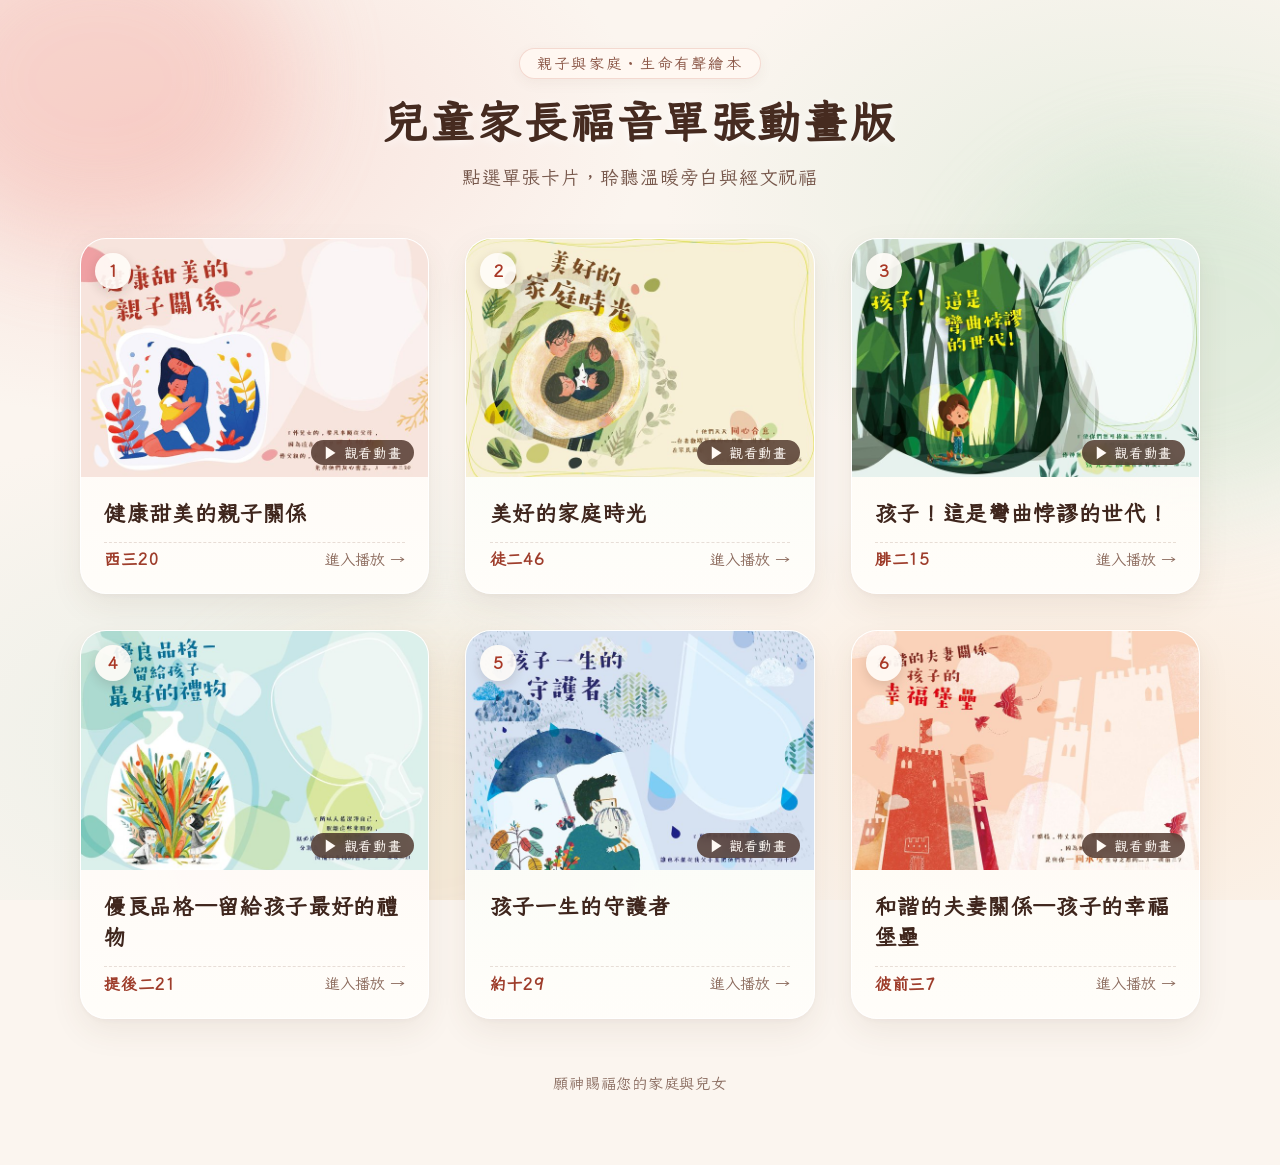
==== index.html @ dc451c78 "兒童家長福音單張動畫版" ====
<!DOCTYPE html>
<html lang="zh-Hant">
<head>
  <meta charset="UTF-8">
  <meta name="viewport" content="width=device-width, initial-scale=1.0">
  <title>兒童家長福音單張動畫版</title>
  <link rel="stylesheet" href="css/style.css">
</head>
<body class="home-body">
  <div class="watercolor-blobs" aria-hidden="true">
    <div class="blob blob-pink"></div>
    <div class="blob blob-green"></div>
    <div class="blob blob-cream"></div>
  </div>

  <main class="home-container">
    <header class="home-header">
      <span class="home-badge">親子與家庭・生命有聲繪本</span>
      <h1 class="home-title">兒童家長福音單張動畫版</h1>
      <p class="home-subtitle">點選單張卡片，聆聽溫暖旁白與經文祝福</p>
    </header>

    <section id="tract-grid" class="tract-grid" aria-label="福音單張列表"></section>

    <footer class="home-footer">
      <p>願神賜福您的家庭與兒女</p>
    </footer>
  </main>

  <script>
    (function () {
      var FALLBACK_TRACTS = [
        { id: 1, title: '健康甜美的親子關係', verse_ref: '西三20' },
        { id: 2, title: '美好的家庭時光', verse_ref: '徒二46' },
        { id: 3, title: '孩子！這是彎曲悖謬的世代！', verse_ref: '腓二15' },
        { id: 4, title: '優良品格—留給孩子最好的禮物', verse_ref: '提後二21' },
        { id: 5, title: '孩子一生的守護者', verse_ref: '約十29' },
        { id: 6, title: '和諧的夫妻關係—孩子的幸福堡壘', verse_ref: '彼前三7' }
      ];

      var SVG_PLACEHOLDER = 'data:image/svg+xml;utf8,' + encodeURIComponent(
        '<svg xmlns="http://www.w3.org/2000/svg" viewBox="0 0 640 440">' +
        '<defs><linearGradient id="g" x1="0" y1="0" x2="1" y2="1">' +
        '<stop offset="0%" stop-color="#f7ded6"/>' +
        '<stop offset="55%" stop-color="#faf1e6"/>' +
        '<stop offset="100%" stop-color="#dcebd9"/>' +
        '</linearGradient></defs>' +
        '<rect width="640" height="440" fill="url(#g)"/>' +
        '<circle cx="140" cy="110" r="90" fill="#f3c5b8" opacity="0.45"/>' +
        '<circle cx="510" cy="340" r="120" fill="#c7dec3" opacity="0.45"/>' +
        '</svg>'
      );

      var grid = document.getElementById('tract-grid');

      function createCard(item) {
        var n = item.id;
        var a = document.createElement('a');
        a.className = 'tract-card';
        a.href = 'play.html?t=' + n;
        a.id = 'tract-card-' + n;

        var thumbWrap = document.createElement('div');
        thumbWrap.className = 'card-thumb-wrap';

        var img = document.createElement('img');
        img.className = 'card-thumb';
        img.alt = item.title;
        img.loading = 'lazy';
        img.src = 'img/thumb_t' + n + '.jpg';
        img.onerror = function () {
          if (img.dataset.triedFront !== '1') {
            img.dataset.triedFront = '1';
            img.src = 'img/t' + n + '_front.jpg';
          } else {
            img.onerror = null;
            img.src = SVG_PLACEHOLDER;
          }
        };

        var numBadge = document.createElement('span');
        numBadge.className = 'card-number';
        numBadge.textContent = String(n);

        var playPill = document.createElement('span');
        playPill.className = 'card-play-pill';
        playPill.textContent = '▶ 觀看動畫';

        thumbWrap.appendChild(img);
        thumbWrap.appendChild(numBadge);
        thumbWrap.appendChild(playPill);

        var body = document.createElement('div');
        body.className = 'card-body';

        var titleEl = document.createElement('h2');
        titleEl.className = 'card-title';
        titleEl.id = 'tract-title-' + n;
        titleEl.textContent = item.title;

        var footer = document.createElement('div');
        footer.className = 'card-footer';

        var refEl = document.createElement('span');
        refEl.className = 'card-ref';
        refEl.id = 'tract-ref-' + n;
        refEl.textContent = item.verse_ref;

        var arrowEl = document.createElement('span');
        arrowEl.className = 'card-arrow';
        arrowEl.textContent = '進入播放 →';

        footer.appendChild(refEl);
        footer.appendChild(arrowEl);

        body.appendChild(titleEl);
        body.appendChild(footer);

        a.appendChild(thumbWrap);
        a.appendChild(body);
        return a;
      }

      FALLBACK_TRACTS.forEach(function (item) {
        grid.appendChild(createCard(item));
      });

      FALLBACK_TRACTS.forEach(function (fallback) {
        var n = fallback.id;
        fetch('data/t' + n + '.json')
          .then(function (res) {
            if (!res.ok) throw new Error('HTTP ' + res.status);
            return res.json();
          })
          .then(function (data) {
            if (!data || typeof data !== 'object') return;
            var titleEl = document.getElementById('tract-title-' + n);
            var refEl = document.getElementById('tract-ref-' + n);
            if (titleEl && typeof data.title === 'string' && data.title.trim()) {
              titleEl.textContent = data.title.trim();
            }
            var ref = data.verse_ref;
            if ((!ref || !String(ref).trim()) && Array.isArray(data.scenes)) {
              for (var i = 0; i < data.scenes.length; i++) {
                if (data.scenes[i] && data.scenes[i].ref) {
                  ref = data.scenes[i].ref;
                  break;
                }
              }
            }
            if (refEl && typeof ref === 'string' && ref.trim()) {
              refEl.textContent = ref.trim().replace(/^[—－\-]+/, '');
            }
          })
          .catch(function () {
            // Keep hardcoded fallback title and verse_ref
          });
      });
    })();
  </script>
</body>
</html>
---- css/style.css ----
@font-face {
  font-family: 'WenKai';
  src: url('../fonts/wenkai.woff2') format('woff2'),
       url('fonts/wenkai.woff2') format('woff2');
  font-weight: normal;
  font-style: normal;
  font-display: swap;
}

:root {
  --font-main: 'WenKai', 'LXGW WenKai TC', 'Kaiti TC', 'STKaiti', 'DFKai-SB', serif;
  --bg: #f6e7df;
  --ink: #462c22;
  --accent: #b83724;
  --panel: rgba(255, 251, 247, 0.88);
}

*, *::before, *::after {
  box-sizing: border-box;
  margin: 0;
  padding: 0;
}

html, body {
  width: 100%;
  min-height: 100%;
  font-family: var(--font-main);
  color: var(--ink);
  -webkit-font-smoothing: antialiased;
  -moz-osx-font-smoothing: grayscale;
}

/* =========================================================
   首頁 (index.html) — 柔和插畫水彩風格
   ========================================================= */
body.home-body {
  background-color: #fbf5ef;
  background-image:
    radial-gradient(ellipse 55% 45% at 12% 15%, rgba(247, 206, 200, 0.55) 0%, rgba(247, 206, 200, 0) 70%),
    radial-gradient(ellipse 50% 45% at 88% 22%, rgba(213, 232, 212, 0.55) 0%, rgba(213, 232, 212, 0) 72%),
    radial-gradient(ellipse 60% 50% at 20% 82%, rgba(220, 234, 224, 0.5) 0%, rgba(220, 234, 224, 0) 70%),
    radial-gradient(ellipse 55% 45% at 85% 85%, rgba(250, 224, 198, 0.52) 0%, rgba(250, 224, 198, 0) 70%);
  background-attachment: fixed;
  position: relative;
  overflow-x: hidden;
  padding: 3rem 1.25rem 4.5rem;
}

.watercolor-blobs {
  position: fixed;
  inset: 0;
  pointer-events: none;
  z-index: 0;
  overflow: hidden;
}

.blob {
  position: absolute;
  border-radius: 50%;
  filter: blur(48px);
  opacity: 0.45;
}

.blob-pink {
  width: 380px;
  height: 320px;
  top: -80px;
  left: -90px;
  background: #f4b8b0;
}

.blob-green {
  width: 420px;
  height: 350px;
  top: 18%;
  right: -120px;
  background: #cce3cc;
}

.blob-cream {
  width: 460px;
  height: 360px;
  bottom: -100px;
  left: 15%;
  background: #f7dfc2;
}

.home-container {
  position: relative;
  z-index: 1;
  max-width: 1120px;
  margin: 0 auto;
}

.home-header {
  text-align: center;
  margin-bottom: 2.75rem;
}

.home-badge {
  display: inline-block;
  font-size: 0.95rem;
  letter-spacing: 0.14em;
  color: #8c5848;
  background: rgba(255, 248, 242, 0.85);
  border: 1px solid rgba(184, 55, 36, 0.16);
  padding: 0.35rem 1.1rem;
  border-radius: 999px;
  margin-bottom: 0.9rem;
  box-shadow: 0 4px 14px rgba(110, 65, 45, 0.06);
}

.home-title {
  font-size: clamp(1.85rem, 4vw, 2.75rem);
  font-weight: 700;
  color: #462b20;
  letter-spacing: 0.06em;
  line-height: 1.35;
  margin-bottom: 0.65rem;
  text-shadow: 0 2px 10px rgba(255, 255, 255, 0.8);
}

.home-subtitle {
  font-size: clamp(1rem, 2vw, 1.18rem);
  color: #77584c;
  letter-spacing: 0.04em;
  line-height: 1.6;
}

.tract-grid {
  display: grid;
  grid-template-columns: 1fr;
  gap: 1.75rem;
}

@media (min-width: 640px) {
  .tract-grid {
    grid-template-columns: repeat(2, 1fr);
    gap: 2rem;
  }
}

@media (min-width: 980px) {
  .tract-grid {
    grid-template-columns: repeat(3, 1fr);
    gap: 2.25rem;
  }
}

.tract-card {
  display: flex;
  flex-direction: column;
  text-decoration: none;
  color: inherit;
  background: rgba(255, 252, 248, 0.9);
  border-radius: 26px;
  overflow: hidden;
  border: 1px solid rgba(255, 255, 255, 0.9);
  box-shadow:
    0 12px 32px rgba(92, 58, 42, 0.08),
    0 2px 6px rgba(92, 58, 42, 0.04);
  transition: transform 0.32s cubic-bezier(0.22, 1, 0.36, 1),
              box-shadow 0.32s cubic-bezier(0.22, 1, 0.36, 1);
  position: relative;
}

.tract-card:nth-child(3n+1) {
  background: linear-gradient(180deg, rgba(255, 247, 244, 0.94) 0%, rgba(255, 253, 250, 0.94) 100%);
}

.tract-card:nth-child(3n+2) {
  background: linear-gradient(180deg, rgba(246, 252, 246, 0.94) 0%, rgba(255, 253, 250, 0.94) 100%);
}

.tract-card:nth-child(3n+3) {
  background: linear-gradient(180deg, rgba(254, 250, 241, 0.94) 0%, rgba(255, 253, 250, 0.94) 100%);
}

.tract-card:hover,
.tract-card:focus-visible {
  transform: translateY(-7px);
  box-shadow:
    0 20px 42px rgba(92, 58, 42, 0.15),
    0 4px 12px rgba(92, 58, 42, 0.06);
  outline: none;
}

.card-thumb-wrap {
  position: relative;
  width: 100%;
  aspect-ratio: 16 / 11;
  background: linear-gradient(135deg, #f8e4dc 0%, #e7f0e4 55%, #faecd8 100%);
  overflow: hidden;
}

.card-thumb {
  width: 100%;
  height: 100%;
  object-fit: cover;
  display: block;
  transition: transform 0.5s ease;
}

.tract-card:hover .card-thumb {
  transform: scale(1.04);
}

.card-number {
  position: absolute;
  top: 14px;
  left: 14px;
  width: 36px;
  height: 36px;
  border-radius: 50%;
  background: rgba(255, 252, 248, 0.92);
  color: #a93826;
  font-weight: 700;
  font-size: 1.05rem;
  display: flex;
  align-items: center;
  justify-content: center;
  box-shadow: 0 4px 12px rgba(60, 30, 20, 0.14);
}

.card-play-pill {
  position: absolute;
  bottom: 12px;
  right: 14px;
  background: rgba(70, 43, 32, 0.78);
  color: #fffaf5;
  font-size: 0.85rem;
  padding: 0.28rem 0.75rem;
  border-radius: 999px;
  backdrop-filter: blur(4px);
  -webkit-backdrop-filter: blur(4px);
  letter-spacing: 0.05em;
  transition: background 0.25s ease;
}

.tract-card:hover .card-play-pill {
  background: #b83724;
}

.card-body {
  padding: 1.35rem 1.45rem 1.5rem;
  display: flex;
  flex-direction: column;
  flex: 1;
  justify-content: space-between;
  gap: 0.75rem;
}

.card-title {
  font-size: 1.35rem;
  font-weight: 700;
  color: #3f261d;
  line-height: 1.45;
  letter-spacing: 0.03em;
}

.card-footer {
  display: flex;
  align-items: center;
  justify-content: space-between;
  padding-top: 0.45rem;
  border-top: 1px dashed rgba(140, 95, 75, 0.2);
}

.card-ref {
  font-size: 1.02rem;
  color: #9e3d2b;
  font-weight: 700;
  letter-spacing: 0.05em;
}

.card-arrow {
  font-size: 0.95rem;
  color: #8c6b5d;
}

.home-footer {
  text-align: center;
  margin-top: 3.5rem;
  font-size: 0.95rem;
  color: #8c6f63;
  letter-spacing: 0.05em;
}

/* =========================================================
   播放頁 (play.html) — 9:16 邏輯舞台 1080x1920 + Letterbox
   ========================================================= */
body.play-body {
  width: 100vw;
  height: 100vh;
  height: 100dvh;
  overflow: hidden;
  display: flex;
  align-items: center;
  justify-content: center;
  background: radial-gradient(circle at 50% 35%, #fdf6f0 0%, var(--bg) 65%, #e5cfc4 100%);
  user-select: none;
  -webkit-user-select: none;
}

#stage-viewport {
  position: relative;
  overflow: hidden;
  box-shadow: 0 24px 80px rgba(45, 24, 14, 0.22);
  background: var(--bg);
}

body.render-mode #stage-viewport {
  box-shadow: none;
}

body.render-mode *,
body.render-mode *::before,
body.render-mode *::after {
  transition: none !important;
  animation: none !important;
}

#stage {
  position: absolute;
  top: 0;
  left: 0;
  width: 1080px;
  height: 1920px;
  transform-origin: 0 0;
  overflow: hidden;
  background: var(--bg);
  font-family: var(--font-main);
}

#scenes-layer {
  position: absolute;
  inset: 0;
  width: 1080px;
  height: 1920px;
  overflow: hidden;
}

.scene {
  position: absolute;
  inset: 0;
  width: 1080px;
  height: 1920px;
  overflow: hidden;
  pointer-events: none;
  will-change: opacity;
}

.scene-cam-layer {
  position: absolute;
  top: 0;
  left: 0;
  transform-origin: 0 0;
  will-change: transform;
}

.scene-bg-img {
  display: block;
  max-width: none;
  pointer-events: none;
}

.scene-sprites-layer {
  position: absolute;
  inset: 0;
  width: 1080px;
  height: 1920px;
  pointer-events: none;
}

.scene-sprite {
  position: absolute;
  top: 0;
  left: 0;
  background-repeat: no-repeat;
  transform-origin: center center;
  will-change: transform, opacity;
  mix-blend-mode: multiply;
  -webkit-mask-image: radial-gradient(ellipse 50% 50% at 50% 50%, rgba(0, 0, 0, 1) 0%, rgba(0, 0, 0, 1) 55%, rgba(0, 0, 0, 0) 100%);
  mask-image: radial-gradient(ellipse 50% 50% at 50% 50%, rgba(0, 0, 0, 1) 0%, rgba(0, 0, 0, 1) 55%, rgba(0, 0, 0, 0) 100%);
}

/* 紙片文字面板 */
.scene-panel {
  position: absolute;
  background: var(--panel);
  border-radius: 36px;
  padding: 46px 54px;
  height: auto;
  display: flex;
  flex-direction: column;
  justify-content: center;
  box-shadow:
    0 20px 54px rgba(58, 34, 22, 0.13),
    0 3px 12px rgba(58, 34, 22, 0.06),
    inset 0 0 0 1.5px rgba(255, 255, 255, 0.72);
  backdrop-filter: blur(12px);
  -webkit-backdrop-filter: blur(12px);
  overflow: hidden;
}

#stage.is-scaled .scene-panel {
  backdrop-filter: none;
  -webkit-backdrop-filter: none;
}

.scene-panel.pos-top {
  top: 56px;
  left: 56px;
  right: 56px;
}

.scene-panel.pos-top-left {
  top: 56px;
  left: 56px;
  width: 948px;
}

.scene-panel.pos-top-right {
  top: 56px;
  right: 56px;
  width: 948px;
}

.scene-panel.pos-center {
  top: 50%;
  left: 56px;
  right: 56px;
  transform: translateY(-50%);
}

.scene-panel.pos-bottom {
  bottom: 56px;
  left: 56px;
  right: 56px;
}

.scene-panel.pos-bottom-left {
  bottom: 56px;
  left: 56px;
  width: 948px;
}

.scene-panel.pos-bottom-right {
  bottom: 56px;
  right: 56px;
  width: 948px;
}

.panel-inner {
  position: relative;
  width: 100%;
  color: var(--ink);
  font-size: 56px;
  line-height: 1.75;
  letter-spacing: 0.04em;
  text-align: left;
}

.text-line {
  display: block;
  white-space: nowrap;
}

.scene-verse .panel-inner {
  text-align: left;
}

.char {
  display: inline-block;
  opacity: 0;
  will-change: opacity, transform, filter;
}

.char-space {
  display: inline;
}

.char-bold {
  color: var(--accent);
  font-weight: 700;
}

.char-highlight {
  color: var(--accent);
  font-weight: 700;
  font-size: 1.2em;
  line-height: 1.2;
}

.verse-ref-wrap {
  display: block;
  text-align: right;
  margin-top: 28px;
  font-size: 0.92em;
  font-weight: 700;
  color: var(--accent);
  letter-spacing: 0.06em;
}

/* 筆尖墨點光點 */
.pen-tip {
  position: absolute;
  width: 22px;
  height: 22px;
  border-radius: 50%;
  pointer-events: none;
  opacity: 0;
  background: radial-gradient(circle, var(--accent) 0%, rgba(184, 55, 36, 0.45) 45%, rgba(184, 55, 36, 0) 75%);
  box-shadow: 0 0 18px rgba(184, 55, 36, 0.45);
  transform: translate(-50%, -50%);
}

/* 開頭與結尾全白淡入淡出層 */
#white-overlay {
  position: absolute;
  inset: 0;
  width: 1080px;
  height: 1920px;
  background: #ffffff;
  pointer-events: none;
  z-index: 20;
  opacity: 1;
}

/* 互動控制層（?render=1 時完全隱藏） */
#ui-layer {
  position: absolute;
  inset: 0;
  width: 1080px;
  height: 1920px;
  z-index: 30;
  pointer-events: none;
}

body.render-mode #ui-layer {
  display: none !important;
}

.ui-overlay {
  position: absolute;
  inset: 0;
  display: flex;
  flex-direction: column;
  align-items: center;
  justify-content: center;
  background: rgba(45, 28, 20, 0.08);
  pointer-events: auto;
}

.ui-overlay.hidden {
  display: none !important;
}

.play-circle-btn {
  width: 240px;
  height: 240px;
  border-radius: 50%;
  border: 6px solid rgba(255, 255, 255, 0.92);
  background: rgba(184, 55, 36, 0.92);
  color: #ffffff;
  font-family: var(--font-main);
  font-size: 46px;
  font-weight: 700;
  display: flex;
  flex-direction: column;
  align-items: center;
  justify-content: center;
  gap: 10px;
  cursor: pointer;
  box-shadow:
    0 20px 55px rgba(45, 20, 12, 0.35),
    0 0 0 18px rgba(255, 255, 255, 0.22);
  transition: transform 0.2s ease, background 0.2s ease;
}

.play-circle-btn:hover {
  transform: scale(1.05);
  background: #c83d28;
}

.play-circle-btn:active {
  transform: scale(0.97);
}

.play-icon {
  font-size: 72px;
  line-height: 1;
  margin-left: 8px;
}

.play-label {
  font-size: 38px;
  letter-spacing: 0.08em;
}

.end-card {
  background: rgba(255, 252, 248, 0.95);
  padding: 72px 84px;
  border-radius: 44px;
  text-align: center;
  box-shadow: 0 24px 68px rgba(50, 28, 18, 0.22);
  border: 2px solid rgba(255, 255, 255, 0.9);
  display: flex;
  flex-direction: column;
  align-items: center;
  gap: 36px;
  max-width: 860px;
}

.end-title {
  font-size: 56px;
  color: var(--ink);
  font-weight: 700;
  line-height: 1.4;
}

.end-actions {
  display: flex;
  gap: 32px;
  flex-wrap: wrap;
  justify-content: center;
}

.action-btn {
  display: inline-flex;
  align-items: center;
  justify-content: center;
  padding: 26px 54px;
  border-radius: 999px;
  font-family: var(--font-main);
  font-size: 42px;
  font-weight: 700;
  text-decoration: none;
  cursor: pointer;
  border: none;
  letter-spacing: 0.06em;
  transition: transform 0.2s ease, box-shadow 0.2s ease;
}

.action-btn.primary {
  background: var(--accent);
  color: #ffffff;
  box-shadow: 0 12px 32px rgba(184, 55, 36, 0.3);
}

.action-btn.secondary {
  background: #f3e5dc;
  color: var(--ink);
  border: 2px solid rgba(90, 55, 40, 0.18);
}

.action-btn:hover {
  transform: translateY(-3px);
}

.top-home-link {
  position: absolute;
  top: 36px;
  left: 36px;
  z-index: 35;
  background: rgba(255, 252, 248, 0.88);
  color: var(--ink);
  text-decoration: none;
  font-size: 32px;
  font-weight: 700;
  padding: 14px 30px;
  border-radius: 999px;
  box-shadow: 0 6px 20px rgba(45, 25, 15, 0.12);
  pointer-events: auto;
  transition: opacity 0.25s ease, transform 0.2s ease;
}

.top-home-link:hover {
  transform: scale(1.04);
}
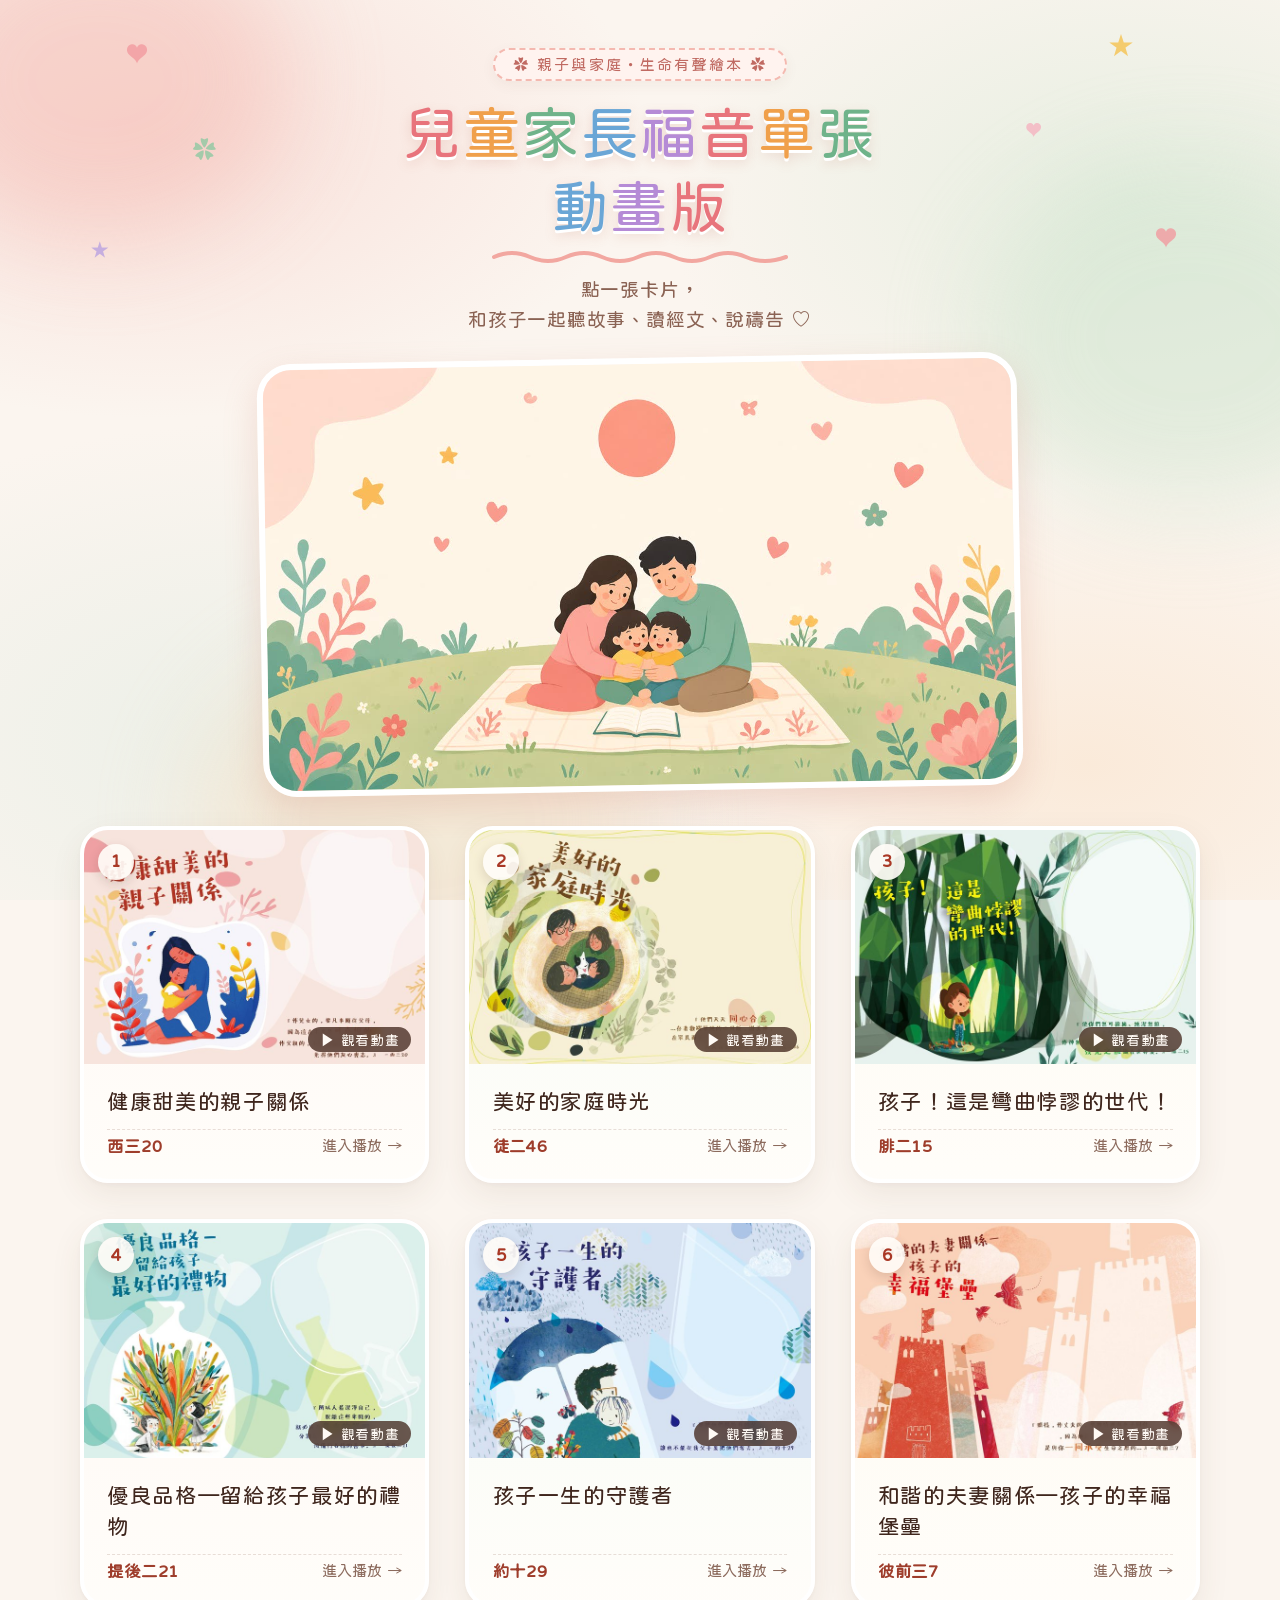
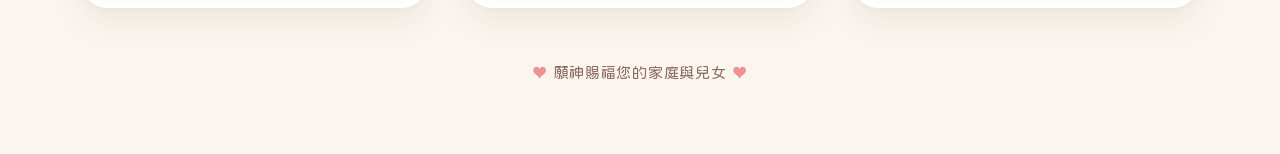
==== commit 3a6cef6d: "Round 2: seekable controls, handwritten prayer font, varied layouts and seamless transitions, verse+" ====
--- a/index.html
+++ b/index.html
@@ -15,15 +15,22 @@
 
   <main class="home-container">
     <header class="home-header">
-      <span class="home-badge">親子與家庭・生命有聲繪本</span>
-      <h1 class="home-title">兒童家長福音單張動畫版</h1>
-      <p class="home-subtitle">點選單張卡片，聆聽溫暖旁白與經文祝福</p>
+      <div class="hero-deco" aria-hidden="true">
+        <span class="fl f1">♥</span><span class="fl f2">★</span><span class="fl f3">♥</span><span class="fl f4">✿</span><span class="fl f5">★</span><span class="fl f6">♥</span>
+      </div>
+      <span class="home-badge">✿ 親子與家庭・生命有聲繪本 ✿</span>
+      <h1 class="home-title" aria-label="兒童家長福音單張動畫版"><span class="tl"><span class="tc tc0" style="--i:0">兒</span><span class="tc tc1" style="--i:1">童</span><span class="tc tc2" style="--i:2">家</span><span class="tc tc3" style="--i:3">長</span><span class="tc tc4" style="--i:4">福</span><span class="tc tc0" style="--i:5">音</span><span class="tc tc1" style="--i:6">單</span><span class="tc tc2" style="--i:7">張</span></span><span class="tl"><span class="tc tc3" style="--i:8">動</span><span class="tc tc4" style="--i:9">畫</span><span class="tc tc0" style="--i:10">版</span></span></h1>
+      <svg class="title-wave" viewBox="0 0 300 16" aria-hidden="true"><path d="M4 9 Q 22 1 40 9 T 76 9 T 112 9 T 148 9 T 184 9 T 220 9 T 256 9 T 296 9" fill="none" stroke="#f2a7a0" stroke-width="4" stroke-linecap="round"/></svg>
+      <p class="home-subtitle">點一張卡片，<br>和孩子一起聽故事、讀經文、說禱告 ♡</p>
+      <figure class="hero-art">
+        <img src="img/home_hero.jpg" alt="一家人坐在草地上，一起讀聖經的溫馨插圖" width="1280" height="720">
+      </figure>
     </header>
 
     <section id="tract-grid" class="tract-grid" aria-label="福音單張列表"></section>
 
     <footer class="home-footer">
-      <p>願神賜福您的家庭與兒女</p>
+      <p><span class="foot-heart">♥</span> 願神賜福您的家庭與兒女 <span class="foot-heart">♥</span></p>
     </footer>
   </main>
 
--- a/css/style.css
+++ b/css/style.css
@@ -290,16 +290,35 @@
    播放頁 (play.html) — 9:16 邏輯舞台 1080x1920 + Letterbox
    ========================================================= */
 body.play-body {
-  width: 100vw;
+  width: 100%;
+  min-height: 100vh;
+  overflow-x: hidden;
+  overflow-y: auto;
+  background: radial-gradient(circle at 50% 35%, #fdf6f0 0%, var(--bg) 65%, #e5cfc4 100%);
+}
+
+.player-wrap {
   height: 100vh;
   height: 100dvh;
-  overflow: hidden;
-  display: flex;
+  display: flex;
+  flex-direction: column;
   align-items: center;
   justify-content: center;
-  background: radial-gradient(circle at 50% 35%, #fdf6f0 0%, var(--bg) 65%, #e5cfc4 100%);
   user-select: none;
   -webkit-user-select: none;
+}
+
+body.render-mode {
+  overflow: hidden;
+}
+
+body.render-mode .player-wrap {
+  height: auto;
+}
+
+body.render-mode .controls,
+body.render-mode .card-section {
+  display: none !important;
 }
 
 #stage-viewport {
@@ -678,3 +697,340 @@
 .top-home-link:hover {
   transform: scale(1.04);
 }
+
+/* ===== Round 2: image windows / custom text boxes ===== */
+.scene-view {
+  position: absolute;
+  left: 0;
+  top: 0;
+  width: 1080px;
+  height: 1920px;
+  overflow: hidden;
+  transform-origin: 50% 50%;
+  will-change: transform;
+}
+
+.scene-view.frame-card {
+  box-shadow: 0 26px 60px rgba(58, 34, 22, 0.22), 0 0 0 10px rgba(255, 255, 255, 0.92);
+}
+
+.scene-view.frame-polaroid {
+  box-shadow: 0 30px 70px rgba(58, 34, 22, 0.26), 0 0 0 18px #fffdf8;
+}
+
+.scene-backdrop {
+  position: absolute;
+  inset: -60px;
+  background-size: cover;
+  background-position: center;
+  filter: blur(28px) saturate(1.15);
+  opacity: 0.42;
+  transform: scale(1.08);
+}
+
+.scene-backdrop::after {
+  content: '';
+  position: absolute;
+  inset: 0;
+  background: radial-gradient(circle at 50% 40%, rgba(255, 250, 244, 0.25) 0%, rgba(255, 250, 244, 0.55) 100%);
+}
+
+.scene-panel.pos-custom {
+  right: auto;
+}
+
+.scene-panel.panel-soft {
+  background: rgba(255, 252, 248, 0.94);
+}
+
+/* 主觀禱告：手寫信紙 */
+@font-face {
+  font-family: 'PrayerHand';
+  src: url('../fonts/prayer.woff2') format('woff2');
+  font-display: swap;
+}
+
+.scene-prayer .scene-panel {
+  background: linear-gradient(170deg, #fffdf6 0%, #fff6e8 100%);
+  border-radius: 18px 44px 22px 40px;
+  box-shadow: 0 24px 60px rgba(58, 34, 22, 0.2), 0 2px 0 rgba(255, 255, 255, 0.9) inset;
+}
+
+.scene-prayer .panel-inner {
+  font-family: 'PrayerHand', var(--font-main);
+  -webkit-text-stroke: 1.5px currentColor;
+  letter-spacing: 0.06em;
+  color: #4a2e22;
+}
+
+.scene-prayer .scene-panel::before {
+  content: '♡ 我的禱告';
+  position: absolute;
+  top: 14px;
+  right: 34px;
+  font-family: var(--font-main);
+  font-size: 30px;
+  color: var(--accent);
+  opacity: 0.75;
+  letter-spacing: 0.1em;
+}
+
+/* ===== Controls bar ===== */
+.controls {
+  height: 56px;
+  min-width: 300px;
+  display: flex;
+  align-items: center;
+  gap: 10px;
+  padding: 0 12px;
+  background: rgba(255, 251, 247, 0.96);
+  border-radius: 0 0 16px 16px;
+  box-shadow: 0 14px 30px rgba(45, 24, 14, 0.14);
+  font-family: var(--font-main);
+  color: var(--ink);
+  touch-action: none;
+}
+
+.ctrl-play {
+  flex: 0 0 auto;
+  width: 40px;
+  height: 40px;
+  border-radius: 50%;
+  border: none;
+  background: var(--accent);
+  color: #fff;
+  display: flex;
+  align-items: center;
+  justify-content: center;
+  cursor: pointer;
+  box-shadow: 0 4px 10px rgba(184, 55, 36, 0.3);
+}
+
+.ctrl-play svg {
+  width: 22px;
+  height: 22px;
+  fill: currentColor;
+}
+
+.ctrl-play .ic-pause,
+.ctrl-play.is-playing .ic-play {
+  display: none;
+}
+
+.ctrl-play.is-playing .ic-pause {
+  display: block;
+}
+
+.ctrl-time {
+  flex: 0 0 auto;
+  font-size: 13px;
+  font-variant-numeric: tabular-nums;
+  min-width: 34px;
+  text-align: center;
+  font-family: system-ui, -apple-system, 'Segoe UI', sans-serif;
+  opacity: 0.8;
+}
+
+.ctrl-track {
+  position: relative;
+  flex: 1 1 auto;
+  height: 44px;
+  cursor: pointer;
+  touch-action: none;
+  outline: none;
+}
+
+.ctrl-rail,
+.ctrl-fill {
+  position: absolute;
+  left: 0;
+  top: 50%;
+  height: 8px;
+  margin-top: -4px;
+  border-radius: 999px;
+}
+
+.ctrl-rail {
+  right: 0;
+  background: rgba(70, 44, 34, 0.14);
+}
+
+.ctrl-fill {
+  width: 0;
+  background: linear-gradient(90deg, #f0a080, var(--accent));
+}
+
+.ctrl-ticks {
+  position: absolute;
+  inset: 0;
+  pointer-events: none;
+}
+
+.ctrl-tick {
+  position: absolute;
+  top: 50%;
+  width: 3px;
+  height: 8px;
+  margin: -4px 0 0 -1.5px;
+  background: rgba(255, 255, 255, 0.85);
+  z-index: 2;
+}
+
+.ctrl-tick.tick-key {
+  width: 8px;
+  height: 8px;
+  margin: -4px 0 0 -4px;
+  border-radius: 50%;
+  background: #fff;
+  box-shadow: 0 0 0 2px rgba(184, 55, 36, 0.5);
+}
+
+.ctrl-thumb {
+  position: absolute;
+  top: 50%;
+  left: 0;
+  width: 22px;
+  height: 22px;
+  margin: -11px 0 0 -11px;
+  border-radius: 50%;
+  background: #fff;
+  border: 3px solid var(--accent);
+  box-shadow: 0 2px 8px rgba(0, 0, 0, 0.2);
+  z-index: 3;
+  transition: transform 0.15s ease;
+}
+
+.controls.is-dragging .ctrl-thumb,
+.ctrl-track:focus-visible .ctrl-thumb {
+  transform: scale(1.3);
+}
+
+/* ===== 圖文卡 section ===== */
+.card-section {
+  max-width: 560px;
+  margin: 0 auto;
+  padding: 2.4rem 1.1rem 3.5rem;
+  text-align: center;
+  font-family: var(--font-main);
+  color: var(--ink);
+}
+
+.card-heading {
+  font-size: 1.5rem;
+  letter-spacing: 0.08em;
+  margin-bottom: 0.4rem;
+}
+
+.card-hint {
+  font-size: 1rem;
+  opacity: 0.75;
+  margin-bottom: 1.2rem;
+}
+
+.card-figure {
+  margin: 0;
+}
+
+.card-img {
+  width: 100%;
+  height: auto;
+  border-radius: 22px;
+  box-shadow: 0 18px 44px rgba(58, 34, 22, 0.18);
+  background: #fffaf3;
+}
+
+.card-actions {
+  margin-top: 1.4rem;
+  display: flex;
+  gap: 0.7rem;
+  justify-content: center;
+  flex-wrap: wrap;
+}
+
+.pill-btn {
+  display: inline-flex;
+  align-items: center;
+  padding: 0.7rem 1.4rem;
+  border-radius: 999px;
+  font-size: 1.05rem;
+  font-weight: 700;
+  text-decoration: none;
+  letter-spacing: 0.05em;
+}
+
+.pill-btn.primary {
+  background: var(--accent);
+  color: #fff;
+  box-shadow: 0 8px 20px rgba(184, 55, 36, 0.28);
+}
+
+.pill-btn.secondary {
+  background: #fff7f1;
+  color: var(--ink);
+  border: 1.5px solid rgba(90, 55, 40, 0.18);
+}
+
+/* ===== Round 2: 可愛首頁 ===== */
+@font-face {
+  font-family: 'Huninn';
+  src: url('../fonts/huninn.woff2') format('woff2');
+  font-display: swap;
+}
+.home-body { --font-cute: 'Huninn', 'WenKai', sans-serif; }
+.home-body .home-badge, .home-body .home-subtitle, .home-body .card-title,
+.home-body .card-play-pill, .home-body .card-arrow, .home-body .card-ref,
+.home-body .home-footer, .home-body .card-number { font-family: var(--font-cute); }
+.home-header { position: relative; margin-bottom: 2.2rem; }
+.home-title {
+  font-family: var(--font-cute);
+  font-weight: 400;
+  font-size: clamp(2rem, 8.4vw, 3.4rem);
+  letter-spacing: 0.02em;
+  line-height: 1.3;
+  margin-bottom: 0.1rem;
+  text-shadow: none;
+  display: flex; flex-wrap: wrap; justify-content: center;
+}
+.home-title .tc {
+  display: inline-block;
+  -webkit-text-stroke: 1px rgba(255,255,255,0.6);
+  text-shadow: 0 3px 0 #fff, 0 6px 14px rgba(190, 110, 90, 0.22);
+  animation: bob 3.2s ease-in-out infinite;
+  animation-delay: calc(var(--i) * 0.16s);
+}
+.home-title .tc0 { color: #e8747c; }
+.home-title .tc1 { color: #f0a04b; }
+.home-title .tc2 { color: #6fb38a; }
+.home-title .tc3 { color: #6aa6d6; }
+.home-title .tc4 { color: #b58bd6; }
+@keyframes bob { 0%,100% { transform: translateY(0) rotate(-2deg); } 50% { transform: translateY(-5px) rotate(2deg); } }
+.title-wave { display: block; width: min(300px, 70vw); height: 16px; margin: 0.15rem auto 0.7rem; }
+.home-badge { border-radius: 999px; background: #fff3ef; color: #c06a62; border: 2px dashed #f4b9b0; }
+.home-subtitle { color: #8a6253; }
+.hero-art {
+  margin: 1.4rem auto 0;
+  max-width: 760px;
+  border-radius: 34px;
+  overflow: hidden;
+  border: 6px solid #fff;
+  box-shadow: 0 14px 34px rgba(200, 120, 100, 0.22);
+  transform: rotate(-1deg);
+}
+.hero-art img { display: block; width: 100%; height: auto; }
+.hero-deco { position: absolute; inset: -1rem 0 auto 0; height: 100%; pointer-events: none; }
+.hero-deco .fl { position: absolute; font-size: 1.5rem; opacity: 0.8; animation: floaty 4s ease-in-out infinite; }
+.hero-deco .f1 { left: 4%; top: 0.5rem; color: #f29a9f; }
+.hero-deco .f2 { right: 6%; top: 0; color: #f6c24f; animation-delay: .6s; }
+.hero-deco .f3 { right: 14%; top: 5.5rem; color: #f5b3c0; font-size: 1.1rem; animation-delay: 1.2s; }
+.hero-deco .f4 { left: 10%; top: 6.5rem; color: #8fc9a2; animation-delay: 1.8s; }
+.hero-deco .f5 { left: 1%; top: 13rem; color: #b9a2e0; font-size: 1.1rem; animation-delay: 2.4s; }
+.hero-deco .f6 { right: 2%; top: 12rem; color: #f29a9f; animation-delay: 3s; }
+@keyframes floaty { 0%,100% { transform: translateY(0) scale(1); } 50% { transform: translateY(-8px) scale(1.12); } }
+.home-body .tract-card { border-radius: 28px; border: 4px solid #fff; }
+.home-body .card-number { border-radius: 50%; }
+.home-body .card-title { font-weight: 400; }
+.foot-heart { color: #ef8f96; }
+@media (prefers-reduced-motion: reduce) { .home-title .tc, .hero-deco .fl { animation: none; } }
+.home-title { flex-direction: column; align-items: center; font-size: clamp(2rem, 9.6vw, 3.6rem); }
+.home-title .tl { display: flex; justify-content: center; }
+.home-title .tc { -webkit-text-stroke: 0; text-shadow: 0 3px 0 #fff, 0 5px 12px rgba(190,110,90,0.25); }
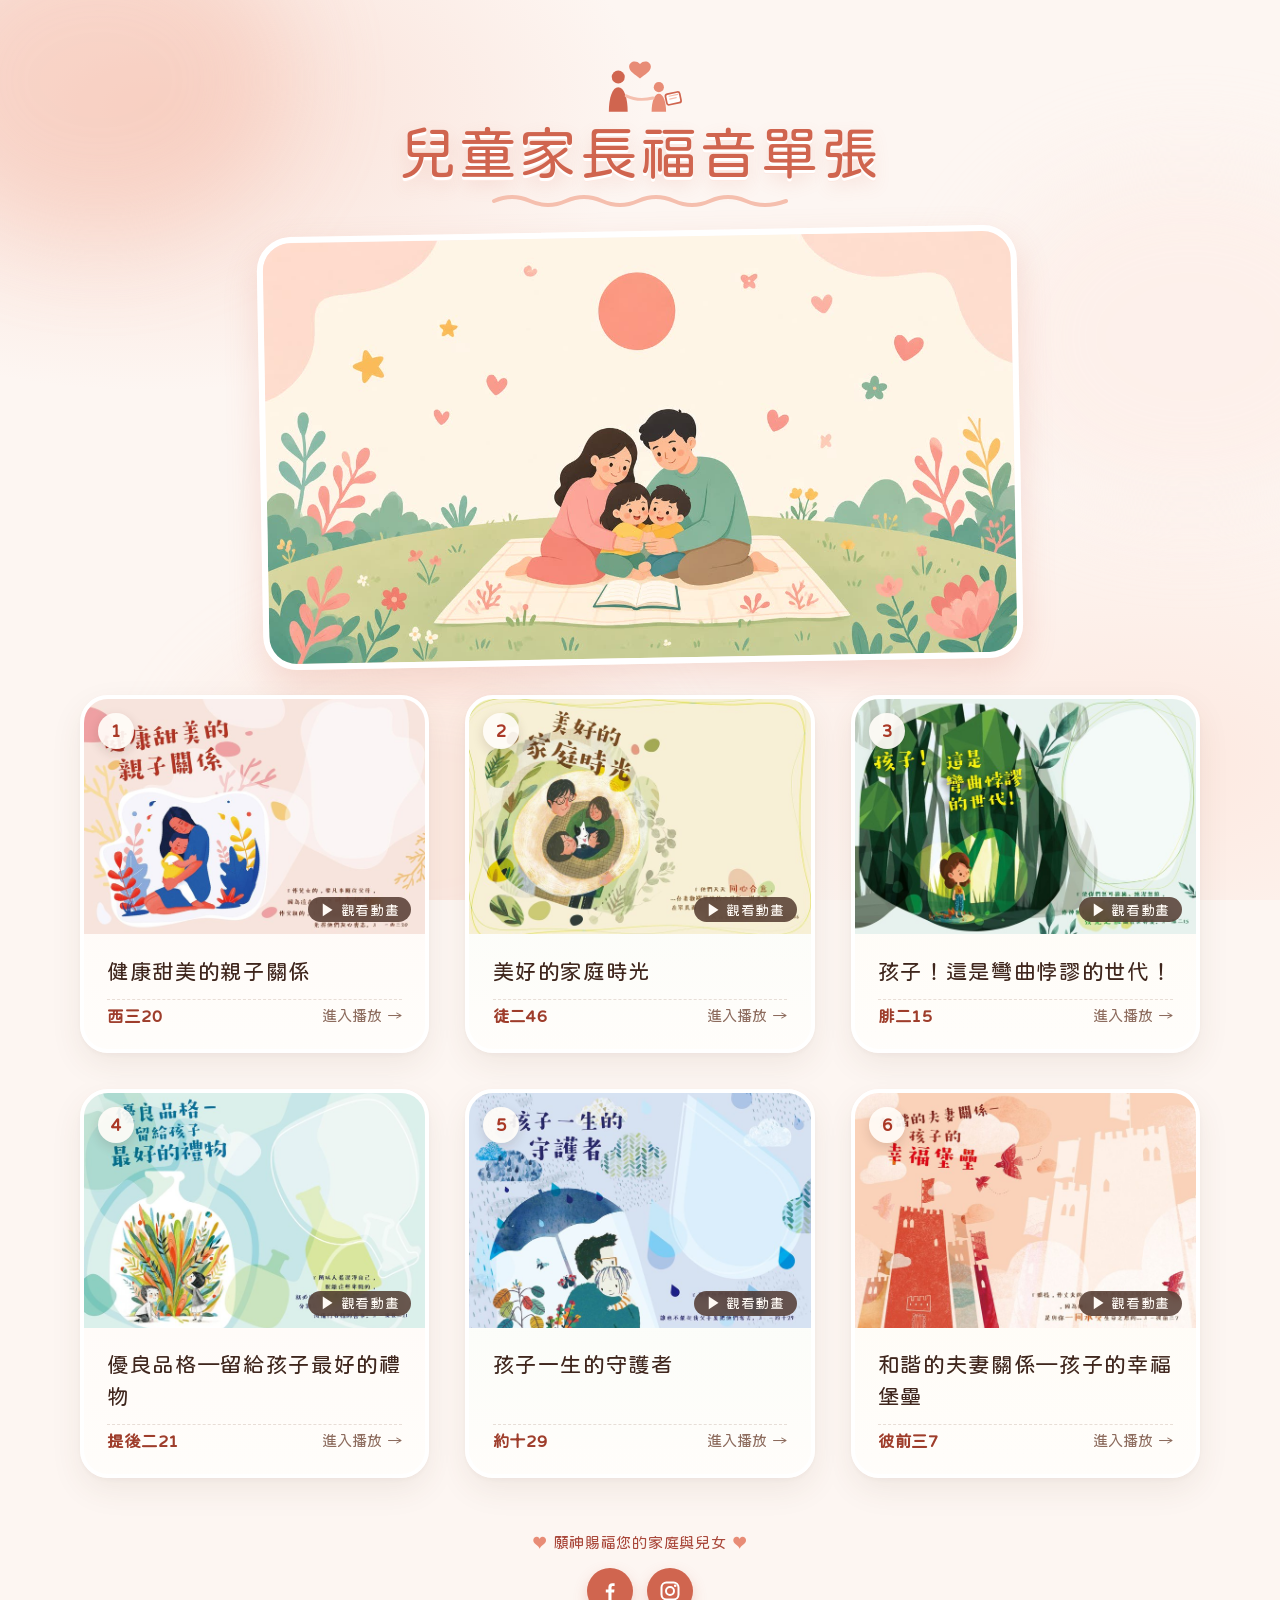
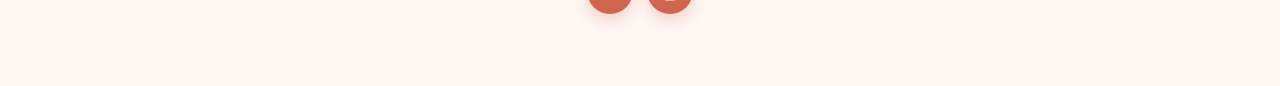
==== commit 54dd5251: "Round 3: single-hue home title, social links, per-tract CC BY music with ducking, smoother transitio" ====
--- a/index.html
+++ b/index.html
@@ -3,7 +3,8 @@
 <head>
   <meta charset="UTF-8">
   <meta name="viewport" content="width=device-width, initial-scale=1.0">
-  <title>兒童家長福音單張動畫版</title>
+  <title>兒童家長福音單張</title>
+  <link rel="icon" href="data:image/svg+xml,%3Csvg xmlns=%22http://www.w3.org/2000/svg%22 viewBox=%220 0 24 24%22%3E%3Cpath fill=%22%23d0654f%22 d=%22M12 21s-7.5-4.6-9.2-9.4C1.6 8.1 4 5 7.2 5c2 0 3.6 1.1 4.8 2.8C13.2 6.1 14.8 5 16.8 5 20 5 22.4 8.1 21.2 11.6 19.5 16.4 12 21 12 21z%22/%3E%3C/svg%3E">
   <link rel="stylesheet" href="css/style.css">
 </head>
 <body class="home-body">
@@ -15,13 +16,18 @@
 
   <main class="home-container">
     <header class="home-header">
-      <div class="hero-deco" aria-hidden="true">
-        <span class="fl f1">♥</span><span class="fl f2">★</span><span class="fl f3">♥</span><span class="fl f4">✿</span><span class="fl f5">★</span><span class="fl f6">♥</span>
-      </div>
-      <span class="home-badge">✿ 親子與家庭・生命有聲繪本 ✿</span>
-      <h1 class="home-title" aria-label="兒童家長福音單張動畫版"><span class="tl"><span class="tc tc0" style="--i:0">兒</span><span class="tc tc1" style="--i:1">童</span><span class="tc tc2" style="--i:2">家</span><span class="tc tc3" style="--i:3">長</span><span class="tc tc4" style="--i:4">福</span><span class="tc tc0" style="--i:5">音</span><span class="tc tc1" style="--i:6">單</span><span class="tc tc2" style="--i:7">張</span></span><span class="tl"><span class="tc tc3" style="--i:8">動</span><span class="tc tc4" style="--i:9">畫</span><span class="tc tc0" style="--i:10">版</span></span></h1>
-      <svg class="title-wave" viewBox="0 0 300 16" aria-hidden="true"><path d="M4 9 Q 22 1 40 9 T 76 9 T 112 9 T 148 9 T 184 9 T 220 9 T 256 9 T 296 9" fill="none" stroke="#f2a7a0" stroke-width="4" stroke-linecap="round"/></svg>
-      <p class="home-subtitle">點一張卡片，<br>和孩子一起聽故事、讀經文、說禱告 ♡</p>
+      <svg class="title-art" viewBox="0 0 160 92" role="img" aria-label="大人牽著小孩、手拿福音單張的小插圖">
+        <path class="ta-heart" d="M80 22c-5-6-15-4-15 4 0 6 8 11 15 16 7-5 15-10 15-16 0-8-10-10-15-4z"/>
+        <circle class="ta-c2" cx="50" cy="40" r="9"/>
+        <path class="ta-c2" d="M37 88c0-20 5-34 13-34s13 14 13 34z"/>
+        <circle class="ta-c1" cx="106" cy="54" r="7"/>
+        <path class="ta-c1" d="M96 88c0-14 4-25 10-25s10 11 10 25z"/>
+        <path class="ta-line" d="M61 66c12 6 24 6 37 3" />
+        <rect class="ta-book" x="116" y="62" width="20" height="15" rx="3" transform="rotate(-12 126 70)"/>
+        <path class="ta-bookline" d="M120 66.5l12-2.5M121 70.5l9-2" transform="rotate(-0 126 70)"/>
+      </svg>
+      <h1 class="home-title">兒童家長福音單張</h1>
+      <svg class="title-wave" viewBox="0 0 300 16" aria-hidden="true"><path d="M4 9 Q 22 1 40 9 T 76 9 T 112 9 T 148 9 T 184 9 T 220 9 T 256 9 T 296 9" fill="none" stroke="currentColor" stroke-width="4" stroke-linecap="round"/></svg>
       <figure class="hero-art">
         <img src="img/home_hero.jpg" alt="一家人坐在草地上，一起讀聖經的溫馨插圖" width="1280" height="720">
       </figure>
@@ -31,6 +37,14 @@
 
     <footer class="home-footer">
       <p><span class="foot-heart">♥</span> 願神賜福您的家庭與兒女 <span class="foot-heart">♥</span></p>
+      <nav class="social-links" aria-label="社群連結">
+        <a class="social-btn" href="https://www.facebook.com/share/19xRhihEk9/" target="_blank" rel="noopener" aria-label="Facebook" title="Facebook">
+          <svg viewBox="0 0 24 24" aria-hidden="true"><path d="M13.5 21v-7.6h2.6l.4-3h-3V8.5c0-.9.3-1.5 1.5-1.5h1.6V4.3c-.3 0-1.2-.1-2.3-.1-2.3 0-3.9 1.4-3.9 4v2.2H7.8v3h2.6V21z"/></svg>
+        </a>
+        <a class="social-btn" href="https://www.instagram.com/jloves_children?cplk=NXM1bHM0Y20wMHAx" target="_blank" rel="noopener" aria-label="Instagram" title="Instagram">
+          <svg viewBox="0 0 24 24" aria-hidden="true"><rect x="3.5" y="3.5" width="17" height="17" rx="5" fill="none" stroke="currentColor" stroke-width="2"/><circle cx="12" cy="12" r="4" fill="none" stroke="currentColor" stroke-width="2"/><circle cx="17.2" cy="6.8" r="1.3"/></svg>
+        </a>
+      </nav>
     </footer>
   </main>
 
--- a/css/style.css
+++ b/css/style.css
@@ -366,6 +366,9 @@
   height: 1920px;
   overflow: hidden;
   pointer-events: none;
+  /* opaque paper so the incoming scene fully covers the outgoing one (no jump when it is removed) */
+  background: var(--bg);
+  contain: layout paint;
   will-change: opacity;
 }
 
@@ -492,7 +495,6 @@
 .char {
   display: inline-block;
   opacity: 0;
-  will-change: opacity, transform, filter;
 }
 
 .char-space {
@@ -723,9 +725,8 @@
   inset: -60px;
   background-size: cover;
   background-position: center;
-  filter: blur(28px) saturate(1.15);
+  /* already blurred: a tiny pre-rendered image upscaled (see softBackdropUrl in player.js) */
   opacity: 0.42;
-  transform: scale(1.08);
 }
 
 .scene-backdrop::after {
@@ -777,7 +778,7 @@
 
 /* ===== Controls bar ===== */
 .controls {
-  height: 56px;
+  height: 76px;
   min-width: 300px;
   display: flex;
   align-items: center;
@@ -834,7 +835,7 @@
 .ctrl-track {
   position: relative;
   flex: 1 1 auto;
-  height: 44px;
+  height: 66px;
   cursor: pointer;
   touch-action: none;
   outline: none;
@@ -844,7 +845,7 @@
 .ctrl-fill {
   position: absolute;
   left: 0;
-  top: 50%;
+  top: 70%;
   height: 8px;
   margin-top: -4px;
   border-radius: 999px;
@@ -1034,3 +1035,122 @@
 .home-title { flex-direction: column; align-items: center; font-size: clamp(2rem, 9.6vw, 3.6rem); }
 .home-title .tl { display: flex; justify-content: center; }
 .home-title .tc { -webkit-text-stroke: 0; text-shadow: 0 3px 0 #fff, 0 5px 12px rgba(190,110,90,0.25); }
+
+
+/* ===== Round 3: 進度條上的「經文／禱告」段落 ===== */
+.ctrl-tick { top: 70%; }
+.ctrl-thumb { top: 70%; }
+.ctrl-segs { position: absolute; inset: 0; pointer-events: none; z-index: 2; }
+.ctrl-seg {
+  position: absolute;
+  top: 70%;
+  height: 12px;
+  margin-top: -6px;
+  border-radius: 999px;
+  opacity: 0.88;
+  box-shadow: 0 0 0 2px #fffaf5;
+  transition: transform 0.25s ease, opacity 0.25s ease;
+}
+.ctrl-seg.seg-verse { background: linear-gradient(90deg, #f4c96b, #e2a43a); }
+.ctrl-seg.seg-prayer { background: linear-gradient(90deg, #f6a6bd, #e4708f); }
+.ctrl-seg.is-on { opacity: 1; transform: scaleY(1.25); }
+.ctrl-seg-labels { position: absolute; left: 0; right: 0; top: 2px; height: 26px; z-index: 4; }
+.ctrl-seg-label {
+  position: absolute;
+  top: 0;
+  display: inline-flex;
+  align-items: center;
+  gap: 2px;
+  height: 24px;
+  padding: 0 7px 0 5px;
+  border: none;
+  border-radius: 999px;
+  font-family: var(--font-main);
+  font-size: 12.5px;
+  font-weight: 700;
+  line-height: 1;
+  letter-spacing: 0.04em;
+  white-space: nowrap;
+  cursor: pointer;
+  color: #fff;
+  box-shadow: 0 2px 6px rgba(80, 40, 20, 0.18);
+  transition: transform 0.2s ease;
+}
+.ctrl-seg-label svg { width: 14px; height: 14px; fill: currentColor; flex: 0 0 auto; }
+.ctrl-seg-label.seg-verse { background: #d9962c; }
+.ctrl-seg-label.seg-prayer { background: #de5f84; }
+.ctrl-seg-label.is-on { transform: translateY(-1px) scale(1.06); }
+.ctrl-seg-label:focus-visible { outline: 2px solid var(--accent); outline-offset: 2px; }
+@media (max-width: 460px) {
+  #ctrl-tot { display: none; }
+  .controls { gap: 8px; padding: 0 10px; }
+}
+
+/* 載入中：先把圖片與聲音全部載入再播放 */
+.play-circle-btn.is-loading {
+  cursor: progress;
+  background: conic-gradient(rgba(255, 255, 255, 0.35) var(--load, 0%), rgba(184, 55, 36, 0.78) 0);
+  animation: loadPulse 1.6s ease-in-out infinite;
+}
+.play-circle-btn.is-loading .play-icon { opacity: 0.55; }
+.play-circle-btn.is-loading .play-label { font-size: 30px; }
+.play-circle-btn:disabled:hover { transform: none; }
+@keyframes loadPulse { 0%, 100% { box-shadow: 0 20px 55px rgba(45, 20, 12, 0.3), 0 0 0 14px rgba(255, 255, 255, 0.18); } 50% { box-shadow: 0 20px 55px rgba(45, 20, 12, 0.3), 0 0 0 26px rgba(255, 255, 255, 0.28); } }
+
+/* 配樂出處（CC BY 4.0） */
+.music-credit { margin: 1.6rem auto 0; font-size: 0.78rem; line-height: 1.6; opacity: 0.7; font-family: system-ui, -apple-system, 'Segoe UI', sans-serif; }
+.music-credit a { color: inherit; }
+
+
+/* ===== Round 3: 首頁單一暖色系（珊瑚粉） ===== */
+.home-body {
+  --warm-900: #a9473a;
+  --warm-700: #d0654f;
+  --warm-500: #e88c76;
+  --warm-300: #f5bfae;
+  --warm-100: #fde9e2;
+}
+body.home-body {
+  background-color: #fdf6f2;
+  background-image:
+    radial-gradient(ellipse 55% 45% at 12% 12%, rgba(245, 191, 174, 0.45) 0%, rgba(245, 191, 174, 0) 70%),
+    radial-gradient(ellipse 55% 45% at 90% 85%, rgba(253, 222, 210, 0.55) 0%, rgba(253, 222, 210, 0) 70%);
+}
+.blob-pink { background: var(--warm-300); }
+.blob-green { background: var(--warm-100); }
+.blob-cream { background: #fbd9cb; }
+.hero-deco, .home-badge, .home-subtitle { display: none !important; }
+.home-header { margin-bottom: 2rem; }
+.title-art { display: block; width: 116px; height: auto; margin: 0 auto 0.2rem; }
+.title-art .ta-heart { fill: var(--warm-500); }
+.title-art .ta-c2 { fill: var(--warm-700); }
+.title-art .ta-c1 { fill: var(--warm-500); }
+.title-art .ta-line { fill: none; stroke: var(--warm-300); stroke-width: 4; stroke-linecap: round; }
+.title-art .ta-book { fill: #fff; stroke: var(--warm-700); stroke-width: 2.4; }
+.title-art .ta-bookline { stroke: var(--warm-300); stroke-width: 1.6; stroke-linecap: round; }
+.home-title {
+  display: block;
+  font-family: var(--font-cute);
+  font-weight: 400;
+  font-size: clamp(2.1rem, 9.4vw, 3.6rem);
+  line-height: 1.25;
+  letter-spacing: 0.04em;
+  color: var(--warm-700);
+  -webkit-text-stroke: 0;
+  text-shadow: 0 3px 0 #fff, 0 4px 0 var(--warm-100), 0 8px 18px rgba(208, 101, 79, 0.18);
+  white-space: nowrap;
+}
+.title-wave { color: var(--warm-300); }
+.hero-art { box-shadow: 0 14px 34px rgba(208, 101, 79, 0.18); }
+.foot-heart { color: var(--warm-500); }
+.home-footer { color: var(--warm-900); }
+.social-links { display: flex; justify-content: center; gap: 14px; margin-top: 1rem; }
+.social-btn {
+  width: 46px; height: 46px; border-radius: 50%;
+  display: inline-flex; align-items: center; justify-content: center;
+  background: var(--warm-700); color: #fff;
+  box-shadow: 0 6px 14px rgba(208, 101, 79, 0.25);
+  transition: transform 0.2s ease, background 0.2s ease;
+}
+.social-btn:hover, .social-btn:focus-visible { background: var(--warm-900); transform: translateY(-2px); }
+.social-btn svg { width: 24px; height: 24px; fill: currentColor; }
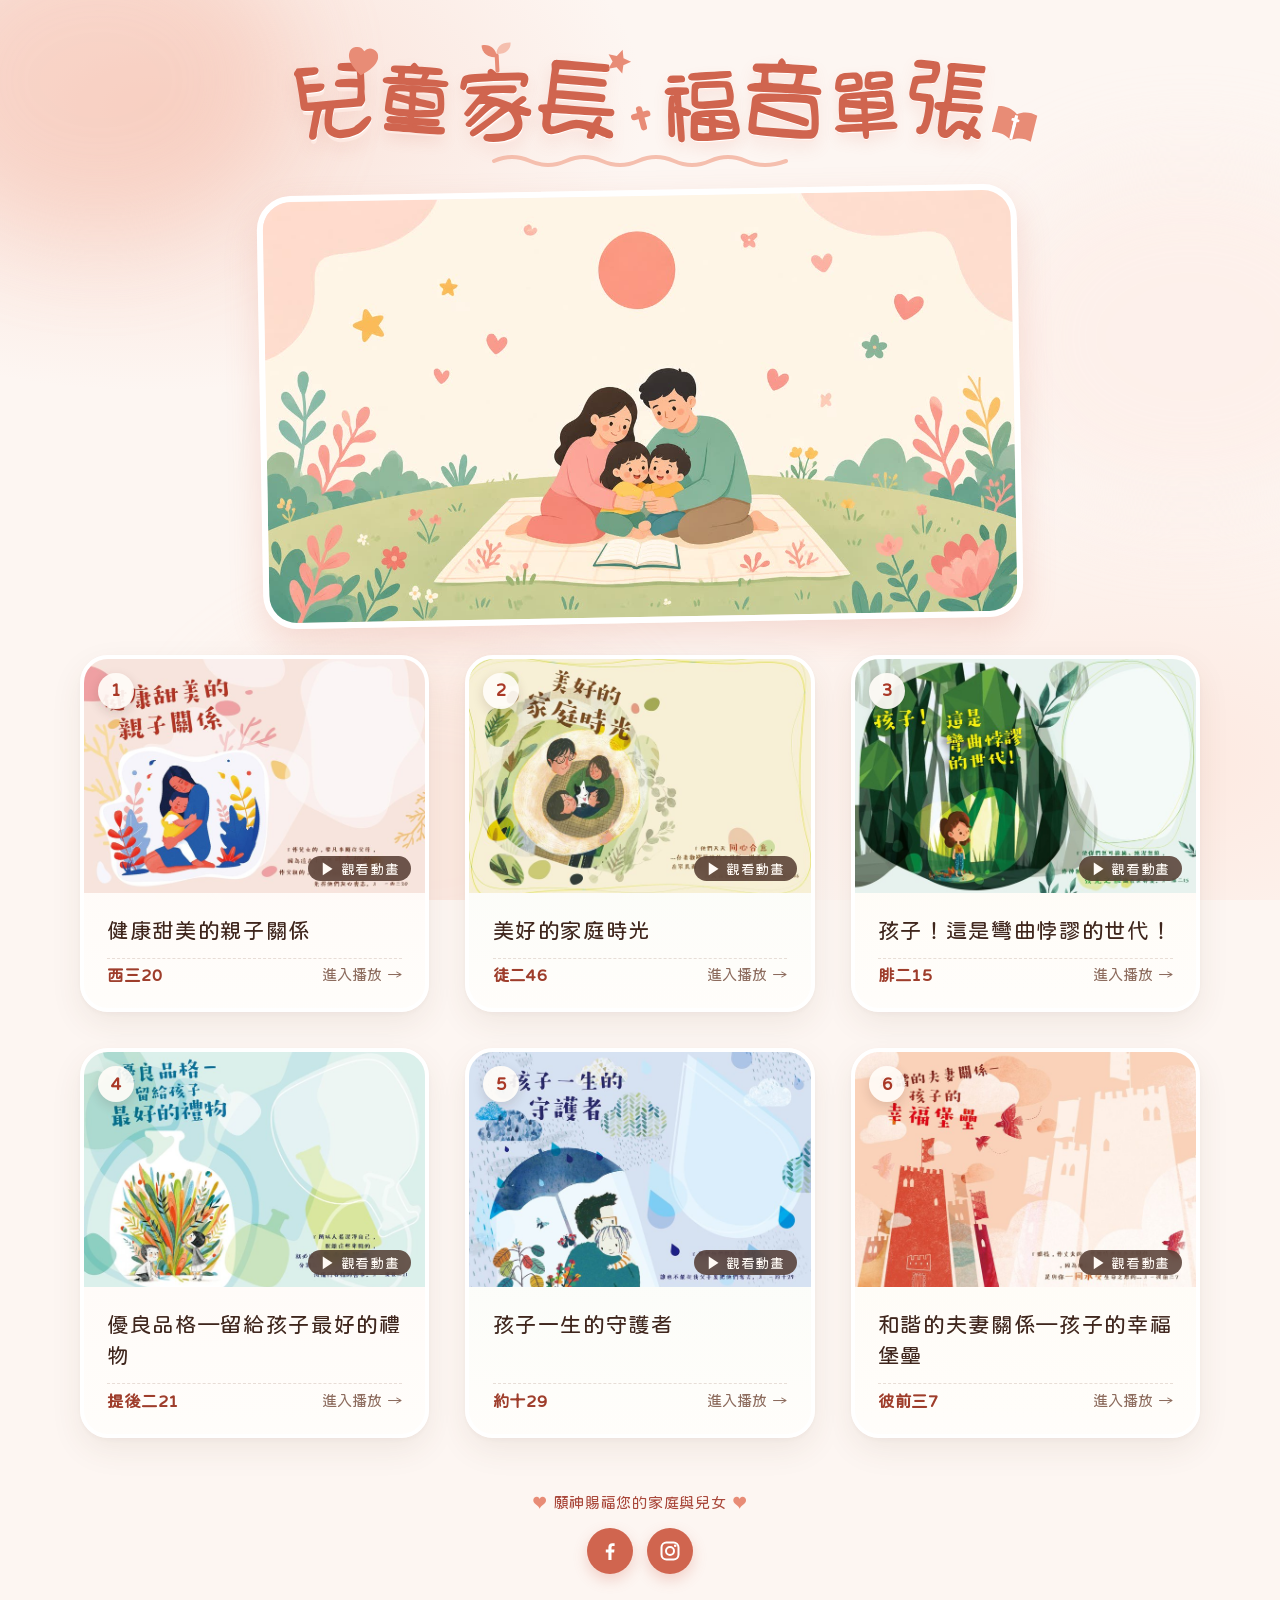
==== commit 8e50f694: "Round 4: playful home title in 清松手寫體4 (OFL, 8-glyph subset) with inline coral SVG doodles (heart, sp" ====
--- a/index.html
+++ b/index.html
@@ -26,7 +26,7 @@
         <rect class="ta-book" x="116" y="62" width="20" height="15" rx="3" transform="rotate(-12 126 70)"/>
         <path class="ta-bookline" d="M120 66.5l12-2.5M121 70.5l9-2" transform="rotate(-0 126 70)"/>
       </svg>
-      <h1 class="home-title">兒童家長福音單張</h1>
+      <h1 class="home-title fun-title ft-a" aria-label="兒童家長福音單張"><span class="ft-line" aria-hidden="true"><span class="fc" style="--r:-6deg;--s:1.06;--y:0em">兒<svg class="fd p-tr" viewBox="0 0 24 24" aria-hidden="true" focusable="false"><path d="M12 21c-1.2-1-9-6.2-9-12a5 5 0 0 1 9-3 5 5 0 0 1 9 3c0 5.8-7.8 11-9 12z"/></svg></span><span class="fc" style="--r:4deg;--s:0.94;--y:-0.06em">童</span><span class="fc" style="--r:-3deg;--s:1.0;--y:0.04em">家<svg class="fd p-top" viewBox="0 0 24 24" aria-hidden="true" focusable="false"><path d="M12 22V12" fill="none" stroke="currentColor" stroke-width="2.6" stroke-linecap="round"/><path d="M12 13C12 7 7 4 2.5 5c0 5 4 8.5 9.5 8z"/><path class="lt" d="M12 11c0-4.5 3.5-7.5 9.5-7 0 4.5-3.5 7.5-9.5 7z"/></svg></span><span class="fc" style="--r:5deg;--s:1.04;--y:-0.04em">長<svg class="fd p-tr sm" viewBox="0 0 24 24" aria-hidden="true" focusable="false"><path d="M12 2.5l2.8 6 6.6.8-4.9 4.5 1.3 6.5L12 17l-5.8 3.3 1.3-6.5-4.9-4.5 6.6-.8z" stroke-linejoin="round"/></svg></span></span><span class="ft-line" aria-hidden="true"><span class="fc" style="--r:-5deg;--s:0.96;--y:0.05em">福<svg class="fd p-left sm2" viewBox="0 0 24 24" aria-hidden="true" focusable="false"><rect x="9.5" y="2" width="5" height="20" rx="2.2"/><rect x="4" y="7" width="16" height="5" rx="2.2"/></svg></span><span class="fc" style="--r:3deg;--s:1.05;--y:-0.05em">音</span><span class="fc" style="--r:-4deg;--s:0.95;--y:0.03em">單</span><span class="fc" style="--r:6deg;--s:1.03;--y:-0.03em">張<svg class="fd p-right" viewBox="0 0 24 24" aria-hidden="true" focusable="false"><path d="M12 6.5C9 4 5 3.6 1.5 4.6v14c3.5-1 7.5-.6 10.5 1.9 3-2.5 7-2.9 10.5-1.9v-14C19 3.6 15 4 12 6.5z"/><path d="M12 7v13" stroke="#fff" stroke-width="1.6" fill="none"/><path class="lt" d="M10.6 9.6h2.8M12 8.2v5" stroke="#fff" stroke-width="1.5" stroke-linecap="round" fill="none"/></svg></span></span></h1>
       <svg class="title-wave" viewBox="0 0 300 16" aria-hidden="true"><path d="M4 9 Q 22 1 40 9 T 76 9 T 112 9 T 148 9 T 184 9 T 220 9 T 256 9 T 296 9" fill="none" stroke="currentColor" stroke-width="4" stroke-linecap="round"/></svg>
       <figure class="hero-art">
         <img src="img/home_hero.jpg" alt="一家人坐在草地上，一起讀聖經的溫馨插圖" width="1280" height="720">
--- a/css/style.css
+++ b/css/style.css
@@ -1154,3 +1154,26 @@
 }
 .social-btn:hover, .social-btn:focus-visible { background: var(--warm-900); transform: translateY(-2px); }
 .social-btn svg { width: 24px; height: 24px; fill: currentColor; }
+
+/* ===== Round 4: playful title — 清松手寫體4 (JasonHandwriting4, SIL OFL 1.1), subset to 8 title chars ===== */
+@font-face { font-family: 'TitleA'; src: url('../fonts/title_a.woff2') format('woff2'); font-display: block; }
+.home-header .title-art { display: none; }
+.fun-title { display: flex; flex-direction: column; align-items: center; gap: 0.05em; margin: 0.9rem 0 0.2rem; letter-spacing: 0; white-space: nowrap; }
+.fun-title .ft-line { display: flex; justify-content: center; align-items: flex-end; }
+.fun-title .fc { position: relative; display: inline-block; padding: 0 0.03em; transform: translateY(var(--y)) rotate(var(--r)) scale(var(--s)); }
+.fun-title .fd { position: absolute; width: 0.48em; height: 0.48em; fill: var(--warm-500); color: var(--warm-500); overflow: visible; pointer-events: none; }
+.fun-title .fd.sm { width: 0.38em; height: 0.38em; }
+.fun-title .p-left.sm2, .fun-title .p-right.sm2 { width: 0.4em; height: 0.4em; }
+.fun-title .p-left.sm2 { left: -0.5em; bottom: 0.3em; transform: rotate(-10deg); }
+.fun-title .p-right.sm2 { right: -0.5em; bottom: 0.3em; }
+.fun-title .fd .lt { fill: var(--warm-300); }
+.fun-title .p-tr { top: -0.18em; right: -0.12em; transform: rotate(14deg); }
+.fun-title .p-tl { top: -0.14em; left: -0.1em; transform: rotate(-12deg); }
+.fun-title .p-top { top: -0.36em; left: 50%; margin-left: -0.21em; }
+.fun-title .p-br { bottom: -0.12em; right: -0.24em; transform: rotate(10deg); }
+.fun-title .p-left { width: 0.62em; height: 0.62em; left: -0.62em; bottom: 0.06em; }
+.fun-title .p-right { width: 0.58em; height: 0.58em; right: -0.64em; bottom: 0.08em; transform: rotate(8deg); }
+.ft-a { font-family: 'TitleA', var(--font-cute); font-size: clamp(2.9rem, 15vw, 4.8rem); line-height: 1.12; color: var(--warm-700);
+  text-shadow: 0 2px 0 #fff, 0 4px 0 var(--warm-100), 0 8px 16px rgba(208,101,79,0.18); }
+.ft-a .fc { -webkit-text-stroke: 0.025em currentColor; }
+@media (min-width: 720px) { .fun-title { flex-direction: row; gap: 0; } .fun-title .ft-line + .ft-line { margin-left: 0.55em; } }
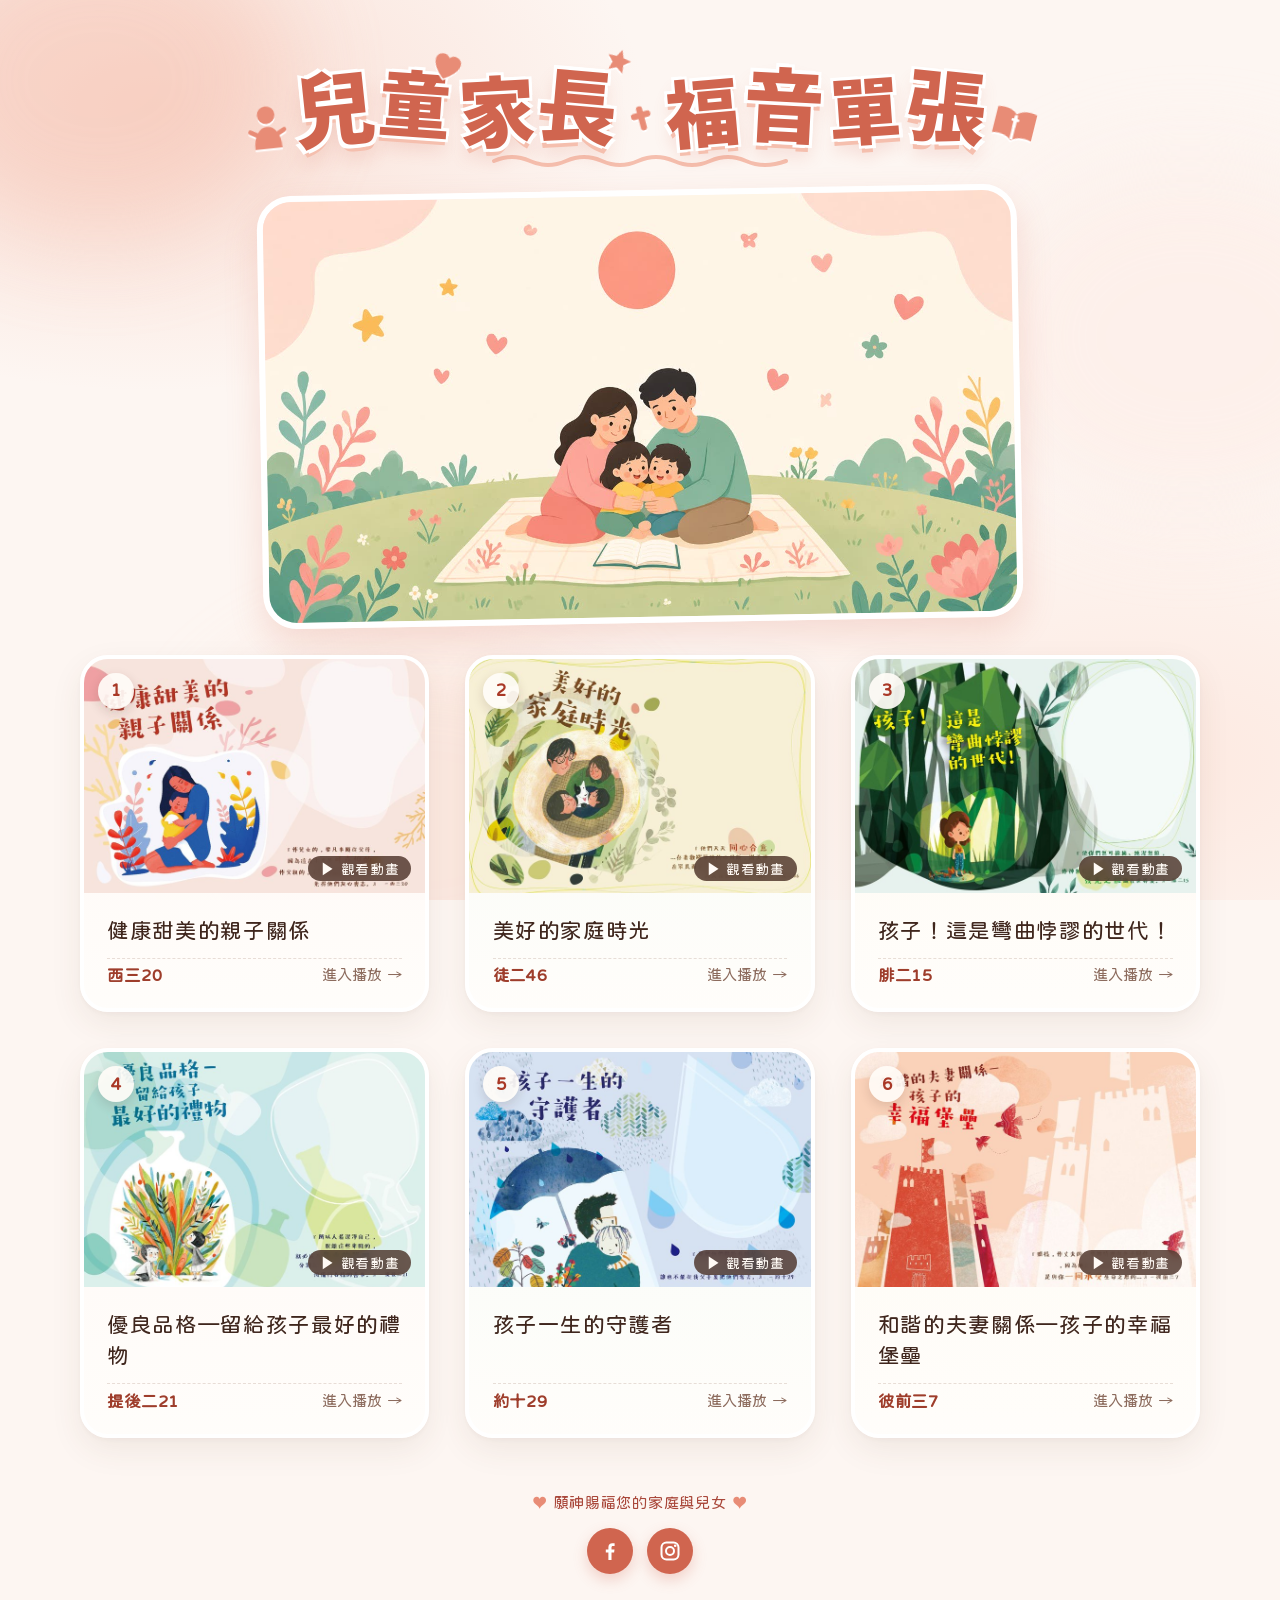
==== commit 3c381fef: "Round 5: home title switched to variant B — Mochiy Pop One (OFL, 8-glyph subset) sticker style with " ====
--- a/index.html
+++ b/index.html
@@ -26,7 +26,7 @@
         <rect class="ta-book" x="116" y="62" width="20" height="15" rx="3" transform="rotate(-12 126 70)"/>
         <path class="ta-bookline" d="M120 66.5l12-2.5M121 70.5l9-2" transform="rotate(-0 126 70)"/>
       </svg>
-      <h1 class="home-title fun-title ft-a" aria-label="兒童家長福音單張"><span class="ft-line" aria-hidden="true"><span class="fc" style="--r:-6deg;--s:1.06;--y:0em">兒<svg class="fd p-tr" viewBox="0 0 24 24" aria-hidden="true" focusable="false"><path d="M12 21c-1.2-1-9-6.2-9-12a5 5 0 0 1 9-3 5 5 0 0 1 9 3c0 5.8-7.8 11-9 12z"/></svg></span><span class="fc" style="--r:4deg;--s:0.94;--y:-0.06em">童</span><span class="fc" style="--r:-3deg;--s:1.0;--y:0.04em">家<svg class="fd p-top" viewBox="0 0 24 24" aria-hidden="true" focusable="false"><path d="M12 22V12" fill="none" stroke="currentColor" stroke-width="2.6" stroke-linecap="round"/><path d="M12 13C12 7 7 4 2.5 5c0 5 4 8.5 9.5 8z"/><path class="lt" d="M12 11c0-4.5 3.5-7.5 9.5-7 0 4.5-3.5 7.5-9.5 7z"/></svg></span><span class="fc" style="--r:5deg;--s:1.04;--y:-0.04em">長<svg class="fd p-tr sm" viewBox="0 0 24 24" aria-hidden="true" focusable="false"><path d="M12 2.5l2.8 6 6.6.8-4.9 4.5 1.3 6.5L12 17l-5.8 3.3 1.3-6.5-4.9-4.5 6.6-.8z" stroke-linejoin="round"/></svg></span></span><span class="ft-line" aria-hidden="true"><span class="fc" style="--r:-5deg;--s:0.96;--y:0.05em">福<svg class="fd p-left sm2" viewBox="0 0 24 24" aria-hidden="true" focusable="false"><rect x="9.5" y="2" width="5" height="20" rx="2.2"/><rect x="4" y="7" width="16" height="5" rx="2.2"/></svg></span><span class="fc" style="--r:3deg;--s:1.05;--y:-0.05em">音</span><span class="fc" style="--r:-4deg;--s:0.95;--y:0.03em">單</span><span class="fc" style="--r:6deg;--s:1.03;--y:-0.03em">張<svg class="fd p-right" viewBox="0 0 24 24" aria-hidden="true" focusable="false"><path d="M12 6.5C9 4 5 3.6 1.5 4.6v14c3.5-1 7.5-.6 10.5 1.9 3-2.5 7-2.9 10.5-1.9v-14C19 3.6 15 4 12 6.5z"/><path d="M12 7v13" stroke="#fff" stroke-width="1.6" fill="none"/><path class="lt" d="M10.6 9.6h2.8M12 8.2v5" stroke="#fff" stroke-width="1.5" stroke-linecap="round" fill="none"/></svg></span></span></h1>
+      <h1 class="home-title fun-title ft-b" aria-label="兒童家長福音單張"><span class="ft-line" aria-hidden="true"><span class="fc" style="--r:-6deg;--s:1.06;--y:0em">兒<svg class="fd p-left" viewBox="0 0 24 24" aria-hidden="true" focusable="false"><circle cx="12" cy="6" r="4.2"/><path d="M5.5 22c0-6.5 2.8-10.5 6.5-10.5s6.5 4 6.5 10.5z"/><path d="M4 13.5l3.5 2M20 13.5l-3.5 2" stroke="currentColor" stroke-width="2.2" stroke-linecap="round"/></svg></span><span class="fc" style="--r:4deg;--s:0.94;--y:-0.06em">童<svg class="fd p-tr" viewBox="0 0 24 24" aria-hidden="true" focusable="false"><path d="M12 21c-1.2-1-9-6.2-9-12a5 5 0 0 1 9-3 5 5 0 0 1 9 3c0 5.8-7.8 11-9 12z"/></svg></span><span class="fc" style="--r:-3deg;--s:1.0;--y:0.04em">家</span><span class="fc" style="--r:5deg;--s:1.04;--y:-0.04em">長<svg class="fd p-tr sm" viewBox="0 0 24 24" aria-hidden="true" focusable="false"><path d="M12 2.5l2.8 6 6.6.8-4.9 4.5 1.3 6.5L12 17l-5.8 3.3 1.3-6.5-4.9-4.5 6.6-.8z" stroke-linejoin="round"/></svg></span></span><span class="ft-line" aria-hidden="true"><span class="fc" style="--r:-5deg;--s:0.96;--y:0.05em">福<svg class="fd p-left sm2" viewBox="0 0 24 24" aria-hidden="true" focusable="false"><rect x="9.5" y="2" width="5" height="20" rx="2.2"/><rect x="4" y="7" width="16" height="5" rx="2.2"/></svg></span><span class="fc" style="--r:3deg;--s:1.05;--y:-0.05em">音</span><span class="fc" style="--r:-4deg;--s:0.95;--y:0.03em">單</span><span class="fc" style="--r:6deg;--s:1.03;--y:-0.03em">張<svg class="fd p-right" viewBox="0 0 24 24" aria-hidden="true" focusable="false"><path d="M12 6.5C9 4 5 3.6 1.5 4.6v14c3.5-1 7.5-.6 10.5 1.9 3-2.5 7-2.9 10.5-1.9v-14C19 3.6 15 4 12 6.5z"/><path d="M12 7v13" stroke="#fff" stroke-width="1.6" fill="none"/><path class="lt" d="M10.6 9.6h2.8M12 8.2v5" stroke="#fff" stroke-width="1.5" stroke-linecap="round" fill="none"/></svg></span></span></h1>
       <svg class="title-wave" viewBox="0 0 300 16" aria-hidden="true"><path d="M4 9 Q 22 1 40 9 T 76 9 T 112 9 T 148 9 T 184 9 T 220 9 T 256 9 T 296 9" fill="none" stroke="currentColor" stroke-width="4" stroke-linecap="round"/></svg>
       <figure class="hero-art">
         <img src="img/home_hero.jpg" alt="一家人坐在草地上，一起讀聖經的溫馨插圖" width="1280" height="720">
--- a/css/style.css
+++ b/css/style.css
@@ -1155,8 +1155,8 @@
 .social-btn:hover, .social-btn:focus-visible { background: var(--warm-900); transform: translateY(-2px); }
 .social-btn svg { width: 24px; height: 24px; fill: currentColor; }
 
-/* ===== Round 4: playful title — 清松手寫體4 (JasonHandwriting4, SIL OFL 1.1), subset to 8 title chars ===== */
-@font-face { font-family: 'TitleA'; src: url('../fonts/title_a.woff2') format('woff2'); font-display: block; }
+/* ===== Round 4: playful title — Mochiy Pop One (SIL OFL 1.1), subset to 8 title chars ===== */
+@font-face { font-family: 'TitleB'; src: url('../fonts/title_b.woff2') format('woff2'); font-display: block; }
 .home-header .title-art { display: none; }
 .fun-title { display: flex; flex-direction: column; align-items: center; gap: 0.05em; margin: 0.9rem 0 0.2rem; letter-spacing: 0; white-space: nowrap; }
 .fun-title .ft-line { display: flex; justify-content: center; align-items: flex-end; }
@@ -1173,7 +1173,7 @@
 .fun-title .p-br { bottom: -0.12em; right: -0.24em; transform: rotate(10deg); }
 .fun-title .p-left { width: 0.62em; height: 0.62em; left: -0.62em; bottom: 0.06em; }
 .fun-title .p-right { width: 0.58em; height: 0.58em; right: -0.64em; bottom: 0.08em; transform: rotate(8deg); }
-.ft-a { font-family: 'TitleA', var(--font-cute); font-size: clamp(2.9rem, 15vw, 4.8rem); line-height: 1.12; color: var(--warm-700);
-  text-shadow: 0 2px 0 #fff, 0 4px 0 var(--warm-100), 0 8px 16px rgba(208,101,79,0.18); }
-.ft-a .fc { -webkit-text-stroke: 0.025em currentColor; }
+.ft-b { font-family: 'TitleB', var(--font-cute); font-size: clamp(2.9rem, 14vw, 4.8rem); line-height: 1.12; color: var(--warm-700);
+  text-shadow: 3px 3px 0 #fff, -3px 3px 0 #fff, 3px -3px 0 #fff, -3px -3px 0 #fff, 0 7px 0 var(--warm-300), 0 12px 18px rgba(208,101,79,0.2); }
+.ft-b .fd { filter: drop-shadow(0 2px 0 #fff); }
 @media (min-width: 720px) { .fun-title { flex-direction: row; gap: 0; } .fun-title .ft-line + .ft-line { margin-left: 0.55em; } }
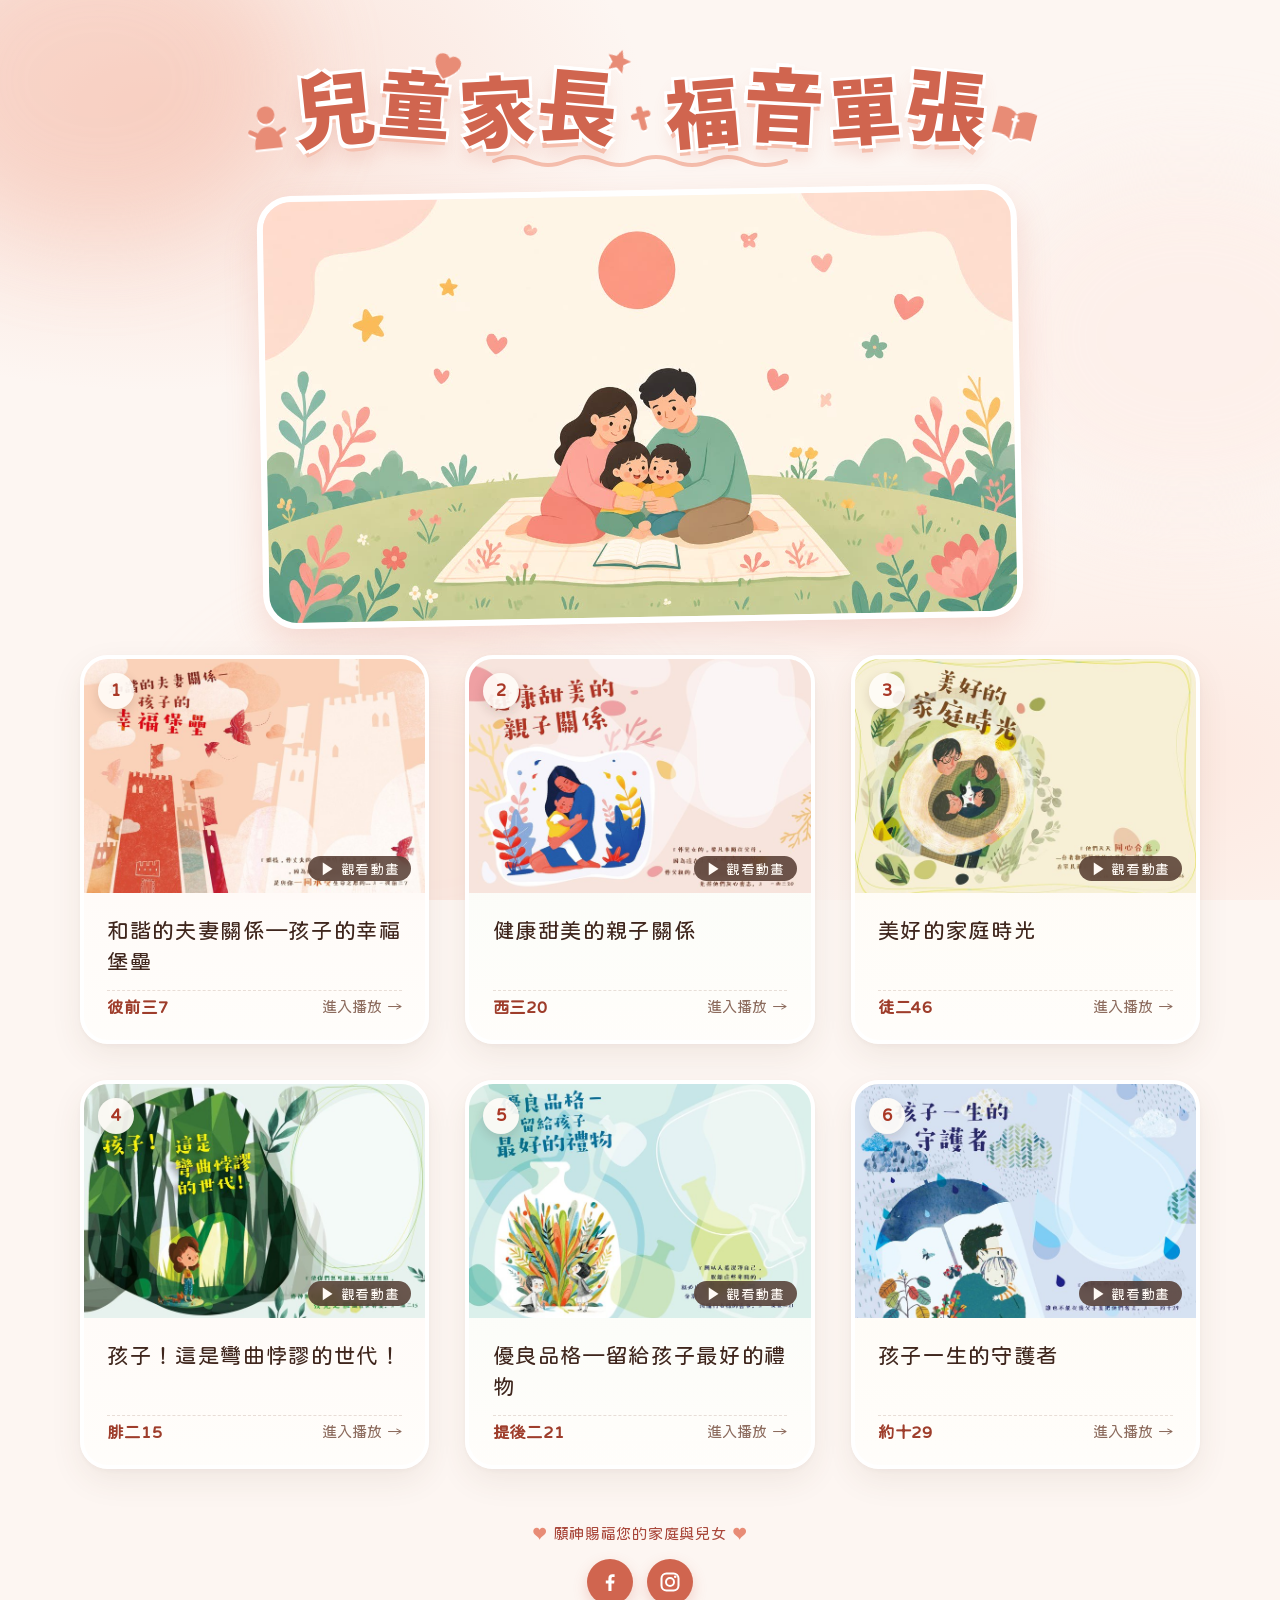
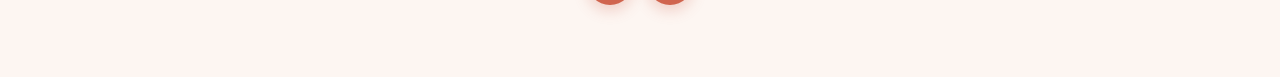
==== commit a95b9d57: "首頁單張依彩虹色序排列" ====
--- a/index.html
+++ b/index.html
@@ -101,7 +101,7 @@
 
         var numBadge = document.createElement('span');
         numBadge.className = 'card-number';
-        numBadge.textContent = String(n);
+        numBadge.textContent = String(item.pos || n);
 
         var playPill = document.createElement('span');
         playPill.className = 'card-play-pill';
@@ -142,7 +142,13 @@
         return a;
       }
 
-      FALLBACK_TRACTS.forEach(function (item) {
+      // 彩虹順序：紅→橙→黃→綠→青→藍
+      var RAINBOW_ORDER = [6, 1, 2, 3, 4, 5];
+      FALLBACK_TRACTS.sort(function (a, b) {
+        return RAINBOW_ORDER.indexOf(a.id) - RAINBOW_ORDER.indexOf(b.id);
+      });
+      FALLBACK_TRACTS.forEach(function (item, idx) {
+        item.pos = idx + 1;
         grid.appendChild(createCard(item));
       });
 
